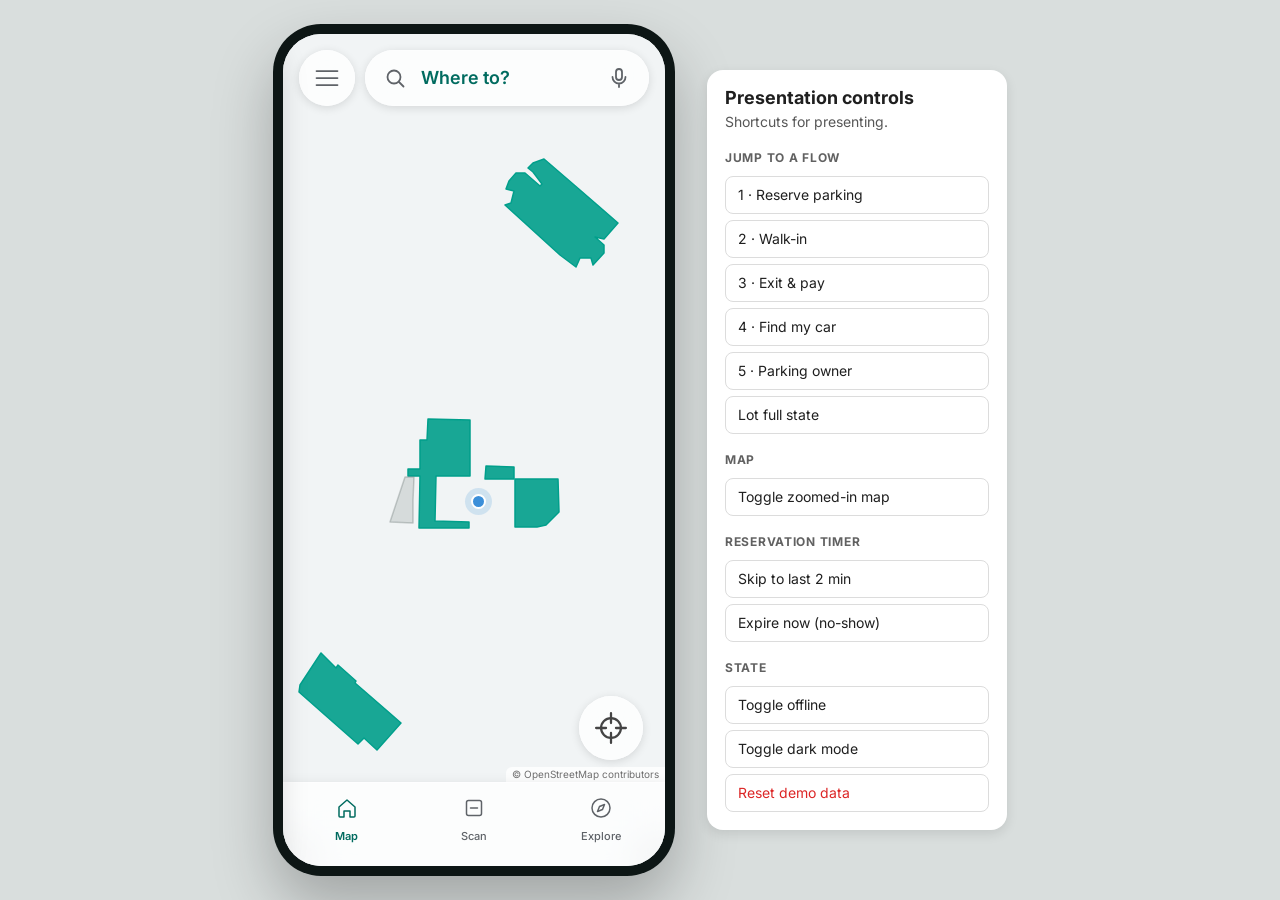
==== source/index.html @ 37ba2a9e "added interactive owner charts, per-lot performance pages, and live counts that follow the time of d" ====
<!doctype html>
<html lang="en">
<head>
  <meta charset="utf-8">
  <meta name="viewport" content="width=device-width, initial-scale=1, viewport-fit=cover">
  <title>Uy Parking!</title>
  <meta name="theme-color" content="#009f8b">
  <link rel="preconnect" href="https://fonts.googleapis.com">
  <link rel="preconnect" href="https://fonts.gstatic.com" crossorigin>
  <link rel="stylesheet" href="https://fonts.googleapis.com/css2?family=Inter:wght@400;500;600;700&display=swap">
  <link rel="stylesheet" href="vendor/leaflet/leaflet.css">
  <link rel="stylesheet" href="styles.css">
</head>
<body>

<!-- Icon sprite (24×24, stroke icons) -->
<svg width="0" height="0" style="position:absolute" aria-hidden="true">
  <defs>
    <symbol id="i-menu" viewBox="0 0 24 24"><path d="M3 6h18M3 12h18M3 18h18"/></symbol>
    <symbol id="i-search" viewBox="0 0 24 24"><circle cx="11" cy="11" r="6.5"/><path d="M16 16l4.5 4.5"/></symbol>
    <symbol id="i-mic" viewBox="0 0 24 24"><rect x="9" y="3" width="6" height="11" rx="3"/><path d="M5.5 11a6.5 6.5 0 0 0 13 0M12 17.5V21"/></symbol>
    <symbol id="i-home" viewBox="0 0 24 24"><path d="M4 11l8-7 8 7v9a1 1 0 0 1-1 1h-4v-6h-6v6H5a1 1 0 0 1-1-1z"/></symbol>
    <symbol id="i-work" viewBox="0 0 24 24"><rect x="3" y="7.5" width="18" height="12" rx="2"/><path d="M8.5 7.5V6a2 2 0 0 1 2-2h3a2 2 0 0 1 2 2v1.5M3 12.5h18"/></symbol>
    <symbol id="i-scan" viewBox="0 0 24 24"><rect x="4.5" y="4.5" width="15" height="15" rx="2"/><path d="M8.5 12h7"/></symbol>
    <symbol id="i-compass" viewBox="0 0 24 24"><circle cx="12" cy="12" r="9"/><path d="M15.5 8.5l-2 5-5 2 2-5z"/></symbol>
    <symbol id="i-locate" viewBox="0 0 24 24"><circle cx="12" cy="12" r="7"/><path d="M12 1.5v7M12 15.5v7M1.5 12h7M15.5 12h7"/></symbol>
    <symbol id="i-back" viewBox="0 0 24 24"><path d="M15 5l-7 7 7 7"/></symbol>
    <symbol id="i-close" viewBox="0 0 24 24"><path d="M6 6l12 12M18 6L6 18"/></symbol>
    <symbol id="i-chevron" viewBox="0 0 24 24"><path d="M9 5l7 7-7 7"/></symbol>
    <symbol id="i-caret" viewBox="0 0 24 24"><path d="M7 10l5 5 5-5z"/></symbol>
    <symbol id="i-access" viewBox="0 0 24 24"><circle cx="11" cy="4.5" r="1.8"/><path d="M11 7.5v6h5l2.5 5.5M11 10.5h5M8 11.2a5.5 5.5 0 1 0 7.6 7.2"/></symbol>
    <symbol id="i-ev" viewBox="0 0 24 24"><rect x="3" y="7" width="15" height="10" rx="2"/><path d="M21 10.5v3M11 9l-2.5 3.5h4L10 15"/></symbol>
    <symbol id="i-covered" viewBox="0 0 24 24"><path d="M3 10l9-5 9 5M5 10v9M19 10v9M8 19v-5h8v5"/></symbol>
    <symbol id="i-heart" viewBox="0 0 24 24"><path d="M12 20s-7.5-4.6-7.5-10A4.3 4.3 0 0 1 12 7.4 4.3 4.3 0 0 1 19.5 10c0 5.4-7.5 10-7.5 10z"/></symbol>
    <symbol id="i-clock" viewBox="0 0 24 24"><circle cx="12" cy="12" r="9"/><path d="M12 7v5l3 2"/></symbol>
    <symbol id="i-car" viewBox="0 0 24 24"><path d="M5 16V11.5L7 7h10l2 4.5V16M3.5 16h17v2.5h-17zM6 18.5V20M18 18.5V20"/><circle cx="8" cy="13.5" r=".6"/><circle cx="16" cy="13.5" r=".6"/></symbol>
    <symbol id="i-qr" viewBox="0 0 24 24"><rect x="4" y="4" width="6" height="6"/><rect x="14" y="4" width="6" height="6"/><rect x="4" y="14" width="6" height="6"/><path d="M14 14h2v2h-2zM18 18h2v2h-2zM14 18h2M18 14h2"/></symbol>
    <symbol id="i-nfc" viewBox="0 0 24 24"><path d="M8 8.5a5 5 0 0 1 0 7M11.5 6a8.5 8.5 0 0 1 0 12M15 3.5a12 12 0 0 1 0 17"/><circle cx="5" cy="12" r="1"/></symbol>
    <symbol id="i-check" viewBox="0 0 24 24"><path d="M5 12.5l4.5 4.5L19 7.5"/></symbol>
    <symbol id="i-info" viewBox="0 0 24 24"><circle cx="12" cy="12" r="9"/><path d="M12 11v5.5M12 7.8v.4"/></symbol>
    <symbol id="i-warn" viewBox="0 0 24 24"><path d="M12 4l9 16H3z"/><path d="M12 10v4.5M12 17.2v.3"/></symbol>
    <symbol id="i-user" viewBox="0 0 24 24"><circle cx="12" cy="8.5" r="4"/><path d="M4.5 20a7.5 7.5 0 0 1 15 0"/></symbol>
    <symbol id="i-phone" viewBox="0 0 24 24"><rect x="6.5" y="2.5" width="11" height="19" rx="2.5"/><path d="M10.5 18.5h3"/></symbol>
    <symbol id="i-mail" viewBox="0 0 24 24"><rect x="3" y="5.5" width="18" height="13" rx="2"/><path d="M3.5 6.5l8.5 6.5 8.5-6.5"/></symbol>
    <symbol id="i-plus" viewBox="0 0 24 24"><path d="M12 5v14M5 12h14"/></symbol>
    <symbol id="i-gear" viewBox="0 0 24 24"><circle cx="12" cy="12" r="3"/><path d="M12 2.5v3M12 18.5v3M2.5 12h3M18.5 12h3M5.3 5.3l2.1 2.1M16.6 16.6l2.1 2.1M5.3 18.7l2.1-2.1M16.6 7.4l2.1-2.1"/></symbol>
    <symbol id="i-chart" viewBox="0 0 24 24"><path d="M4 20h16M7 16v-5M12 16V7M17 16v-8"/></symbol>
    <symbol id="i-wallet" viewBox="0 0 24 24"><rect x="3" y="6" width="18" height="13" rx="2"/><path d="M3 10h18M16 14.5h2"/></symbol>
    <symbol id="i-pin" viewBox="0 0 24 24"><path d="M12 21s-6.5-6.2-6.5-11a6.5 6.5 0 0 1 13 0c0 4.8-6.5 11-6.5 11z"/><circle cx="12" cy="10" r="2.3"/></symbol>
    <symbol id="i-history" viewBox="0 0 24 24"><path d="M4 12a8 8 0 1 0 2.4-5.7M4 4v4h4"/><path d="M12 8v4l3 2"/></symbol>
    <symbol id="i-printer" viewBox="0 0 24 24"><path d="M7 9V4h10v5M7 17H5a1 1 0 0 1-1-1v-6a1 1 0 0 1 1-1h14a1 1 0 0 1 1 1v6a1 1 0 0 1-1 1h-2"/><rect x="7" y="14" width="10" height="6"/></symbol>
    <symbol id="i-store" viewBox="0 0 24 24"><path d="M4 9l1.5-5h13L20 9M4 9h16v2a2.7 2.7 0 0 1-5.3 0 2.7 2.7 0 0 1-5.4 0A2.7 2.7 0 0 1 4 11zM5.5 13v7h13v-7"/></symbol>
    <symbol id="i-wifi-off" viewBox="0 0 24 24"><path d="M3 3l18 18M8.5 16.5a5 5 0 0 1 7 0M5 13a10 10 0 0 1 5-2.6M14.5 10.6A10 10 0 0 1 19 13M2 9.5a15 15 0 0 1 4.5-2.8M11 5.6a15 15 0 0 1 11 3.9"/><circle cx="12" cy="20" r=".6"/></symbol>
  </defs>
</svg>

<div class="stage">
  <!-- ============ PHONE ============ -->
  <div class="device">
    <div class="app" id="app">

      <div class="offline-bar" id="offlineBar" hidden>
        <svg class="ic"><use href="#i-wifi-off"/></svg>
        <span>Offline — counts may be stale (last updated 4 min ago). Your QR still works.</span>
      </div>

      <main class="screens">

        <!-- ===== Persistent map shell: every screen is a sheet over this map ===== -->
        <div class="map" id="map" aria-label="Map of parking near you"></div>

        <div class="map-top">
          <button class="fab" id="menuFab" data-action="openDrawer" aria-label="Open menu"><svg class="ic"><use href="#i-menu"/></svg></button>
          <button class="fab" id="backFab" data-action="back" aria-label="Back"><svg class="ic"><use href="#i-back"/></svg></button>
          <label class="search">
            <svg class="ic"><use href="#i-search"/></svg>
            <input id="searchInput" type="search" placeholder="Where to?" autocomplete="off" aria-label="Search parking">
            <button class="search-mic" data-action="voice" aria-label="Voice search"><svg class="ic"><use href="#i-mic"/></svg></button>
          </label>
        </div>

        <div class="map-banners" id="mapBanners"></div>

        <div class="search-panel" id="searchPanel" hidden>
          <div id="searchResults"></div>
        </div>

        <button class="fab locate" data-action="locate" aria-label="Show my location"><svg class="ic"><use href="#i-locate"/></svg></button>

        <!-- ---------- MAP HOME: lot detail sheet ---------- -->
        <section class="screen" id="screen-map">
          <div class="sheet-backdrop" data-action="closeSheet"></div>
          <div class="panel sheet" id="sheet" role="dialog" aria-label="Parking lot details">
            <button class="sheet-handle" data-action="expand" aria-label="Expand sheet"></button>
            <button class="sheet-close" data-action="closeSheet">Close details</button>
            <div id="sheetBody"></div>
          </div>
        </section>

        <!-- ---------- RESERVE CONFIRM ---------- -->
        <section class="screen" id="screen-reserve">
          <div class="panel">
            <button class="sheet-handle" data-action="expand" aria-label="Expand sheet"></button>
            <h1 class="panel-title">Confirm reservation</h1>
            <div id="reserveBody"></div>
          </div>
        </section>

        <!-- ---------- IDENTITY / OTP ---------- -->
        <section class="screen" id="screen-otp">
          <div class="panel">
            <button class="sheet-handle" data-action="expand" aria-label="Expand sheet"></button>
            <h1 class="panel-title" id="otpTitle">Who's parking?</h1>
            <p class="lead" id="otpLead">No account needed. We just need a plate number or phone so the gate can match your reservation.</p>
            <label class="field" id="nameField" hidden>
              <span>Your name <small class="muted">(optional)</small></span>
              <input id="nameInput" placeholder="e.g. Juan dela Cruz" maxlength="40" autocomplete="name">
            </label>
            <div class="segmented" role="tablist" id="idTabs">
              <button class="seg active" data-action="idTab" data-tab-id="plate" role="tab">Plate number</button>
              <button class="seg" data-action="idTab" data-tab-id="phone" role="tab">Phone (OTP)</button>
            </div>

            <div class="id-pane" id="idPlate">
              <label class="field">
                <span>Plate number</span>
                <input id="plateInput" placeholder="e.g. NBC 1234" maxlength="9" autocomplete="off">
              </label>
              <button class="btn primary block" data-action="savePlate">Continue</button>
            </div>

            <div class="id-pane" id="idPhone" hidden>
              <label class="field">
                <span>Mobile number</span>
                <div class="input-prefix"><b>+63</b><input id="phoneInput" inputmode="numeric" placeholder="917 123 4567" maxlength="12"></div>
              </label>
              <button class="btn secondary block" data-action="sendOtp" id="sendOtpBtn">Send code</button>
              <div id="otpBlock" hidden>
                <p class="caption">Enter the 6-digit code we texted you.</p>
                <div class="otp" id="otpBoxes">
                  <input maxlength="1" inputmode="numeric" aria-label="Digit 1"><input maxlength="1" inputmode="numeric" aria-label="Digit 2"><input maxlength="1" inputmode="numeric" aria-label="Digit 3"><input maxlength="1" inputmode="numeric" aria-label="Digit 4"><input maxlength="1" inputmode="numeric" aria-label="Digit 5"><input maxlength="1" inputmode="numeric" aria-label="Digit 6">
                </div>
                <p class="field-error" id="otpError" hidden>Enter all 6 digits.</p>
                <button class="btn primary block" data-action="verifyOtp">Verify</button>
              </div>
            </div>
            <p class="caption center" id="otpFoot">Saved only on this device. You can remove it anytime in Account.</p>
          </div>
        </section>

        <!-- ---------- PAYMENT (reservation fee or exit) ---------- -->
        <section class="screen" id="screen-pay">
          <div class="panel">
            <button class="sheet-handle" data-action="expand" aria-label="Expand sheet"></button>
            <h1 class="panel-title" id="payTitle">Pay</h1>
            <div id="payBody"></div>
          </div>
        </section>

        <!-- ---------- RESERVATION QR ---------- -->
        <section class="screen" id="screen-resqr" data-back="home">
          <div class="panel">
            <button class="sheet-handle" data-action="expand" aria-label="Expand sheet"></button>
            <div id="resqrBody"></div>
          </div>
        </section>

        <!-- ---------- RESERVATION EXPIRED ---------- -->
        <section class="screen" id="screen-expired" data-back="home">
          <div class="panel">
            <button class="sheet-handle" data-action="expand" aria-label="Expand sheet"></button>
            <div class="center-col" id="expiredBody"></div>
          </div>
        </section>

        <!-- ---------- SCAN TAB ---------- -->
        <section class="screen" id="screen-scan">
          <div class="panel">
            <button class="sheet-handle" data-action="expand" aria-label="Expand sheet"></button>
            <h1 class="panel-title">Scan</h1>
            <div id="scanBody"></div>
          </div>
        </section>

        <!-- ---------- WALK-IN ---------- -->
        <section class="screen" id="screen-walkin">
          <div class="panel">
            <button class="sheet-handle" data-action="expand" aria-label="Expand sheet"></button>
            <h1 class="panel-title">Walk-in entry</h1>
            <div id="walkinBody"></div>
          </div>
        </section>

        <!-- ---------- ASSIGNING ---------- -->
        <section class="screen" id="screen-assigning" data-back="none">
          <div class="panel">
            <span class="sheet-handle"></span>
            <div class="center-col assigning">
              <div class="pulse"><svg class="ic xl"><use href="#i-nfc"/></svg></div>
              <h1 class="panel-title">Checking you in…</h1>
              <ol class="steps" id="assignSteps">
                <li>Reading QR / NFC</li>
                <li id="stepCheck">Checking reservation</li>
                <li>Assigning an available space</li>
                <li>Raising the barrier</li>
              </ol>
            </div>
          </div>
        </section>

        <!-- ---------- PARKED CONFIRMATION ---------- -->
        <section class="screen" id="screen-parked" data-back="home">
          <div class="panel">
            <button class="sheet-handle" data-action="expand" aria-label="Expand sheet"></button>
            <div id="parkedBody"></div>
          </div>
        </section>

        <!-- ---------- PARKING LOCATOR ---------- -->
        <section class="screen" id="screen-locator">
          <div class="panel">
            <button class="sheet-handle" data-action="expand" aria-label="Expand sheet"></button>
            <h1 class="panel-title">Find my car</h1>
            <div id="locatorBody"></div>
          </div>
        </section>

        <!-- ---------- SESSION SUMMARY (scan-out) ---------- -->
        <section class="screen" id="screen-session">
          <div class="panel">
            <button class="sheet-handle" data-action="expand" aria-label="Expand sheet"></button>
            <h1 class="panel-title">Leaving?</h1>
            <div id="sessionBody"></div>
          </div>
        </section>

        <!-- ---------- EXIT GATE ---------- -->
        <section class="screen" id="screen-exit">
          <div class="panel">
            <button class="sheet-handle" data-action="expand" aria-label="Expand sheet"></button>
            <div class="center-col" id="exitBody"></div>
          </div>
        </section>

        <!-- ---------- EXPLORE TAB ---------- -->
        <section class="screen" id="screen-explore">
          <div class="panel">
            <button class="sheet-handle" data-action="expand" aria-label="Expand sheet"></button>
            <h1 class="panel-title">Explore</h1>
            <div id="exploreBody"></div>
          </div>
        </section>

        <!-- ---------- PROFILE ---------- -->
        <section class="screen" id="screen-profile">
          <div class="panel tall">
            <span class="sheet-handle"></span>
            <div id="profileBody"></div>
          </div>
        </section>

        <!-- ---------- SETTINGS ---------- -->
        <section class="screen" id="screen-settings">
          <div class="panel tall">
            <span class="sheet-handle"></span>
            <h1 class="panel-title">Settings</h1>
            <h3 class="section-title">Account</h3>
            <div class="list" id="settingsAccount"></div>
            <h3 class="section-title">Appearance</h3>
            <div class="list">
              <label class="row toggle-row"><span>Dark mode</span><input type="checkbox" role="switch" id="themeToggle" data-action="toggleTheme"></label>
              <label class="row toggle-row"><span>Presentation mode<small>Show the shortcuts for presenting a demo</small></span><input type="checkbox" role="switch" id="presentToggle" data-action="togglePresent"></label>
            </div>
            <h3 class="section-title">Notifications</h3>
            <div class="list">
              <label class="row toggle-row"><span>Reservation reminders<small>2 minutes before your grace period ends</small></span><input type="checkbox" role="switch" data-pref="remind"></label>
              <label class="row toggle-row"><span>Saved place is filling up<small>When fewer than 20 spaces are left</small></span><input type="checkbox" role="switch" data-pref="filling"></label>
              <label class="row toggle-row"><span>Payment receipts<small id="receiptsSub">In the app</small></span><input type="checkbox" role="switch" data-pref="receipts"></label>
              <label class="row toggle-row"><span>SMS alerts<small id="smsSub">Needs a verified mobile number</small></span><input type="checkbox" role="switch" data-pref="sms"></label>
            </div>
            <h3 class="section-title">Data</h3>
            <div class="list">
              <button class="row" data-action="resetDemo"><span>Clear local data</span><small class="danger-text">Reset</small></button>
            </div>
            <p class="caption center">Uy Parking! · version 0.2</p>
          </div>
        </section>

        <!-- ---------- OWNER DASHBOARD ---------- -->
        <section class="screen" id="screen-owner">
          <div class="panel tall">
            <span class="sheet-handle"></span>
            <h1 class="panel-title">Owner dashboard</h1>
            <div class="segmented">
              <button class="seg active" data-action="ownerTab" data-tab-id="stats">Statistics</button>
              <button class="seg" data-action="ownerTab" data-tab-id="finance">Financials</button>
            </div>
            <div id="ownerBody"></div>
          </div>
        </section>

        <!-- ---------- OWNER: ONE LOT'S RECENT PERFORMANCE ---------- -->
        <section class="screen" id="screen-ownerlot">
          <div class="panel tall">
            <span class="sheet-handle"></span>
            <h1 class="panel-title" id="ownerLotTitle">Lot</h1>
            <div id="ownerLotBody"></div>
          </div>
        </section>

      </main>

      <!-- Bottom nav -->
      <nav class="tabbar" id="tabbar" aria-label="Main">
        <button data-action="tab" data-tab-id="map"><svg class="ic"><use href="#i-home"/></svg><span>Map</span></button>
        <button data-action="tab" data-tab-id="scan"><svg class="ic"><use href="#i-scan"/></svg><span>Scan</span></button>
        <button data-action="tab" data-tab-id="explore"><svg class="ic"><use href="#i-compass"/></svg><span>Explore</span></button>
      </nav>

      <!-- Side drawer -->
      <div class="drawer-backdrop" id="drawerBackdrop" data-action="closeDrawer"></div>
      <aside class="drawer" id="drawer" aria-label="Menu">
        <div class="drawer-head">
          <img class="brand" src="img/logo.png" alt="Uy Parking!" width="216" height="60">
          <button class="drawer-user" data-action="drawerGo" data-to="profile">
            <span class="avatar" id="drawerAvatar"><svg class="ic"><use href="#i-user"/></svg></span>
            <span><b id="drawerName">Guest</b><small id="drawerSub">Using the app without an account</small></span>
          </button>
          <div class="drawer-cta" id="drawerCta"></div>
        </div>
        <nav class="drawer-nav">
          <button data-action="drawerGo" data-to="profile"><svg class="ic"><use href="#i-user"/></svg>Account</button>
          <button data-action="drawerGo" data-to="explore"><svg class="ic"><use href="#i-history"/></svg>Recent reservations</button>
          <button data-action="drawerGo" data-to="settings"><svg class="ic"><use href="#i-gear"/></svg>Settings</button>
          <hr>
          <button data-action="drawerGo" data-to="owner"><svg class="ic"><use href="#i-chart"/></svg>Parking owner view</button>
        </nav>
        <p class="caption drawer-foot">Uy Parking! · version 0.2</p>
      </aside>

      <!-- Save a lot as Home / Work / a named place (renderSaveModal) -->
      <div class="modal-backdrop" id="saveBackdrop" data-action="closeSave" hidden></div>
      <div class="modal" id="saveModal" role="dialog" aria-modal="true" aria-labelledby="saveTitle" hidden></div>

      <div class="toast" id="toast" role="status" aria-live="polite"></div>
    </div>
  </div>

  <!-- ============ DEMO CONTROLS (outside the phone) ============ -->
  <button class="demo-fab" data-action="openDemo" aria-label="Open presentation controls"><svg class="ic sm"><use href="#i-gear"/></svg></button>
  <div class="demo-backdrop" data-action="closeDemo"></div>
  <aside class="demo" aria-label="Presentation controls">
    <div class="demo-head">
      <h2>Presentation controls</h2>
      <button class="demo-close" data-action="closeDemo" aria-label="Close presentation controls"><svg class="ic sm"><use href="#i-close"/></svg></button>
    </div>
    <p>Shortcuts for presenting.</p>

    <h3>Jump to a flow</h3>
    <div class="demo-grid">
      <button data-action="demoFlow" data-flow="reserve">1 · Reserve parking</button>
      <button data-action="demoFlow" data-flow="walkin">2 · Walk-in</button>
      <button data-action="demoFlow" data-flow="exit">3 · Exit &amp; pay</button>
      <button data-action="demoFlow" data-flow="find">4 · Find my car</button>
      <button data-action="demoFlow" data-flow="owner">5 · Parking owner</button>
      <button data-action="demoFlow" data-flow="full">Lot full state</button>
    </div>

    <h3>Map</h3>
    <div class="demo-grid">
      <button data-action="demoZoom">Toggle zoomed-in map</button>
    </div>

    <h3>Reservation timer</h3>
    <div class="demo-grid">
      <button data-action="demoTime" data-mode="warn">Skip to last 2 min</button>
      <button data-action="demoTime" data-mode="expire">Expire now (no-show)</button>
    </div>

    <h3>State</h3>
    <div class="demo-grid">
      <button data-action="toggleOffline">Toggle offline</button>
      <button data-action="toggleTheme">Toggle dark mode</button>
      <button data-action="resetDemo" class="danger">Reset demo data</button>
    </div>
  </aside>
</div>

<script src="vendor/leaflet/leaflet.js"></script>
<script src="places.js"></script>
<script src="app.js"></script>
</body>
</html>
---- source/vendor/leaflet/leaflet.css ----
/* required styles */

.leaflet-pane,
.leaflet-tile,
.leaflet-marker-icon,
.leaflet-marker-shadow,
.leaflet-tile-container,
.leaflet-pane > svg,
.leaflet-pane > canvas,
.leaflet-zoom-box,
.leaflet-image-layer,
.leaflet-layer {
	position: absolute;
	left: 0;
	top: 0;
	}
.leaflet-container {
	overflow: hidden;
	}
.leaflet-tile,
.leaflet-marker-icon,
.leaflet-marker-shadow {
	-webkit-user-select: none;
	   -moz-user-select: none;
	        user-select: none;
	  -webkit-user-drag: none;
	}
/* Prevents IE11 from highlighting tiles in blue */
.leaflet-tile::selection {
	background: transparent;
}
/* Safari renders non-retina tile on retina better with this, but Chrome is worse */
.leaflet-safari .leaflet-tile {
	image-rendering: -webkit-optimize-contrast;
	}
/* hack that prevents hw layers "stretching" when loading new tiles */
.leaflet-safari .leaflet-tile-container {
	width: 1600px;
	height: 1600px;
	-webkit-transform-origin: 0 0;
	}
.leaflet-marker-icon,
.leaflet-marker-shadow {
	display: block;
	}
/* .leaflet-container svg: reset svg max-width decleration shipped in Joomla! (joomla.org) 3.x */
/* .leaflet-container img: map is broken in FF if you have max-width: 100% on tiles */
.leaflet-container .leaflet-overlay-pane svg {
	max-width: none !important;
	max-height: none !important;
	}
.leaflet-container .leaflet-marker-pane img,
.leaflet-container .leaflet-shadow-pane img,
.leaflet-container .leaflet-tile-pane img,
.leaflet-container img.leaflet-image-layer,
.leaflet-container .leaflet-tile {
	max-width: none !important;
	max-height: none !important;
	width: auto;
	padding: 0;
	}

.leaflet-container img.leaflet-tile {
	/* See: https://bugs.chromium.org/p/chromium/issues/detail?id=600120 */
	mix-blend-mode: plus-lighter;
}

.leaflet-container.leaflet-touch-zoom {
	-ms-touch-action: pan-x pan-y;
	touch-action: pan-x pan-y;
	}
.leaflet-container.leaflet-touch-drag {
	-ms-touch-action: pinch-zoom;
	/* Fallback for FF which doesn't support pinch-zoom */
	touch-action: none;
	touch-action: pinch-zoom;
}
.leaflet-container.leaflet-touch-drag.leaflet-touch-zoom {
	-ms-touch-action: none;
	touch-action: none;
}
.leaflet-container {
	-webkit-tap-highlight-color: transparent;
}
.leaflet-container a {
	-webkit-tap-highlight-color: rgba(51, 181, 229, 0.4);
}
.leaflet-tile {
	filter: inherit;
	visibility: hidden;
	}
.leaflet-tile-loaded {
	visibility: inherit;
	}
.leaflet-zoom-box {
	width: 0;
	height: 0;
	-moz-box-sizing: border-box;
	     box-sizing: border-box;
	z-index: 800;
	}
/* workaround for https://bugzilla.mozilla.org/show_bug.cgi?id=888319 */
.leaflet-overlay-pane svg {
	-moz-user-select: none;
	}

.leaflet-pane         { z-index: 400; }

.leaflet-tile-pane    { z-index: 200; }
.leaflet-overlay-pane { z-index: 400; }
.leaflet-shadow-pane  { z-index: 500; }
.leaflet-marker-pane  { z-index: 600; }
.leaflet-tooltip-pane   { z-index: 650; }
.leaflet-popup-pane   { z-index: 700; }

.leaflet-map-pane canvas { z-index: 100; }
.leaflet-map-pane svg    { z-index: 200; }

.leaflet-vml-shape {
	width: 1px;
	height: 1px;
	}
.lvml {
	behavior: url(#default#VML);
	display: inline-block;
	position: absolute;
	}


/* control positioning */

.leaflet-control {
	position: relative;
	z-index: 800;
	pointer-events: visiblePainted; /* IE 9-10 doesn't have auto */
	pointer-events: auto;
	}
.leaflet-top,
.leaflet-bottom {
	position: absolute;
	z-index: 1000;
	pointer-events: none;
	}
.leaflet-top {
	top: 0;
	}
.leaflet-right {
	right: 0;
	}
.leaflet-bottom {
	bottom: 0;
	}
.leaflet-left {
	left: 0;
	}
.leaflet-control {
	float: left;
	clear: both;
	}
.leaflet-right .leaflet-control {
	float: right;
	}
.leaflet-top .leaflet-control {
	margin-top: 10px;
	}
.leaflet-bottom .leaflet-control {
	margin-bottom: 10px;
	}
.leaflet-left .leaflet-control {
	margin-left: 10px;
	}
.leaflet-right .leaflet-control {
	margin-right: 10px;
	}


/* zoom and fade animations */

.leaflet-fade-anim .leaflet-popup {
	opacity: 0;
	-webkit-transition: opacity 0.2s linear;
	   -moz-transition: opacity 0.2s linear;
	        transition: opacity 0.2s linear;
	}
.leaflet-fade-anim .leaflet-map-pane .leaflet-popup {
	opacity: 1;
	}
.leaflet-zoom-animated {
	-webkit-transform-origin: 0 0;
	    -ms-transform-origin: 0 0;
	        transform-origin: 0 0;
	}
svg.leaflet-zoom-animated {
	will-change: transform;
}

.leaflet-zoom-anim .leaflet-zoom-animated {
	-webkit-transition: -webkit-transform 0.25s cubic-bezier(0,0,0.25,1);
	   -moz-transition:    -moz-transform 0.25s cubic-bezier(0,0,0.25,1);
	        transition:         transform 0.25s cubic-bezier(0,0,0.25,1);
	}
.leaflet-zoom-anim .leaflet-tile,
.leaflet-pan-anim .leaflet-tile {
	-webkit-transition: none;
	   -moz-transition: none;
	        transition: none;
	}

.leaflet-zoom-anim .leaflet-zoom-hide {
	visibility: hidden;
	}


/* cursors */

.leaflet-interactive {
	cursor: pointer;
	}
.leaflet-grab {
	cursor: -webkit-grab;
	cursor:    -moz-grab;
	cursor:         grab;
	}
.leaflet-crosshair,
.leaflet-crosshair .leaflet-interactive {
	cursor: crosshair;
	}
.leaflet-popup-pane,
.leaflet-control {
	cursor: auto;
	}
.leaflet-dragging .leaflet-grab,
.leaflet-dragging .leaflet-grab .leaflet-interactive,
.leaflet-dragging .leaflet-marker-draggable {
	cursor: move;
	cursor: -webkit-grabbing;
	cursor:    -moz-grabbing;
	cursor:         grabbing;
	}

/* marker & overlays interactivity */
.leaflet-marker-icon,
.leaflet-marker-shadow,
.leaflet-image-layer,
.leaflet-pane > svg path,
.leaflet-tile-container {
	pointer-events: none;
	}

.leaflet-marker-icon.leaflet-interactive,
.leaflet-image-layer.leaflet-interactive,
.leaflet-pane > svg path.leaflet-interactive,
svg.leaflet-image-layer.leaflet-interactive path {
	pointer-events: visiblePainted; /* IE 9-10 doesn't have auto */
	pointer-events: auto;
	}

/* visual tweaks */

.leaflet-container {
	background: #ddd;
	outline-offset: 1px;
	}
.leaflet-container a {
	color: #0078A8;
	}
.leaflet-zoom-box {
	border: 2px dotted #38f;
	background: rgba(255,255,255,0.5);
	}


/* general typography */
.leaflet-container {
	font-family: "Helvetica Neue", Arial, Helvetica, sans-serif;
	font-size: 12px;
	font-size: 0.75rem;
	line-height: 1.5;
	}


/* general toolbar styles */

.leaflet-bar {
	box-shadow: 0 1px 5px rgba(0,0,0,0.65);
	border-radius: 4px;
	}
.leaflet-bar a {
	background-color: #fff;
	border-bottom: 1px solid #ccc;
	width: 26px;
	height: 26px;
	line-height: 26px;
	display: block;
	text-align: center;
	text-decoration: none;
	color: black;
	}
.leaflet-bar a,
.leaflet-control-layers-toggle {
	background-position: 50% 50%;
	background-repeat: no-repeat;
	display: block;
	}
.leaflet-bar a:hover,
.leaflet-bar a:focus {
	background-color: #f4f4f4;
	}
.leaflet-bar a:first-child {
	border-top-left-radius: 4px;
	border-top-right-radius: 4px;
	}
.leaflet-bar a:last-child {
	border-bottom-left-radius: 4px;
	border-bottom-right-radius: 4px;
	border-bottom: none;
	}
.leaflet-bar a.leaflet-disabled {
	cursor: default;
	background-color: #f4f4f4;
	color: #bbb;
	}

.leaflet-touch .leaflet-bar a {
	width: 30px;
	height: 30px;
	line-height: 30px;
	}
.leaflet-touch .leaflet-bar a:first-child {
	border-top-left-radius: 2px;
	border-top-right-radius: 2px;
	}
.leaflet-touch .leaflet-bar a:last-child {
	border-bottom-left-radius: 2px;
	border-bottom-right-radius: 2px;
	}

/* zoom control */

.leaflet-control-zoom-in,
.leaflet-control-zoom-out {
	font: bold 18px 'Lucida Console', Monaco, monospace;
	text-indent: 1px;
	}

.leaflet-touch .leaflet-control-zoom-in, .leaflet-touch .leaflet-control-zoom-out  {
	font-size: 22px;
	}


/* layers control */

.leaflet-control-layers {
	box-shadow: 0 1px 5px rgba(0,0,0,0.4);
	background: #fff;
	border-radius: 5px;
	}
.leaflet-control-layers-toggle {
	background-image: url(images/layers.png);
	width: 36px;
	height: 36px;
	}
.leaflet-retina .leaflet-control-layers-toggle {
	background-image: url(images/layers-2x.png);
	background-size: 26px 26px;
	}
.leaflet-touch .leaflet-control-layers-toggle {
	width: 44px;
	height: 44px;
	}
.leaflet-control-layers .leaflet-control-layers-list,
.leaflet-control-layers-expanded .leaflet-control-layers-toggle {
	display: none;
	}
.leaflet-control-layers-expanded .leaflet-control-layers-list {
	display: block;
	position: relative;
	}
.leaflet-control-layers-expanded {
	padding: 6px 10px 6px 6px;
	color: #333;
	background: #fff;
	}
.leaflet-control-layers-scrollbar {
	overflow-y: scroll;
	overflow-x: hidden;
	padding-right: 5px;
	}
.leaflet-control-layers-selector {
	margin-top: 2px;
	position: relative;
	top: 1px;
	}
.leaflet-control-layers label {
	display: block;
	font-size: 13px;
	font-size: 1.08333em;
	}
.leaflet-control-layers-separator {
	height: 0;
	border-top: 1px solid #ddd;
	margin: 5px -10px 5px -6px;
	}

/* Default icon URLs */
.leaflet-default-icon-path { /* used only in path-guessing heuristic, see L.Icon.Default */
	background-image: url(images/marker-icon.png);
	}


/* attribution and scale controls */

.leaflet-container .leaflet-control-attribution {
	background: #fff;
	background: rgba(255, 255, 255, 0.8);
	margin: 0;
	}
.leaflet-control-attribution,
.leaflet-control-scale-line {
	padding: 0 5px;
	color: #333;
	line-height: 1.4;
	}
.leaflet-control-attribution a {
	text-decoration: none;
	}
.leaflet-control-attribution a:hover,
.leaflet-control-attribution a:focus {
	text-decoration: underline;
	}
.leaflet-attribution-flag {
	display: inline !important;
	vertical-align: baseline !important;
	width: 1em;
	height: 0.6669em;
	}
.leaflet-left .leaflet-control-scale {
	margin-left: 5px;
	}
.leaflet-bottom .leaflet-control-scale {
	margin-bottom: 5px;
	}
.leaflet-control-scale-line {
	border: 2px solid #777;
	border-top: none;
	line-height: 1.1;
	padding: 2px 5px 1px;
	white-space: nowrap;
	-moz-box-sizing: border-box;
	     box-sizing: border-box;
	background: rgba(255, 255, 255, 0.8);
	text-shadow: 1px 1px #fff;
	}
.leaflet-control-scale-line:not(:first-child) {
	border-top: 2px solid #777;
	border-bottom: none;
	margin-top: -2px;
	}
.leaflet-control-scale-line:not(:first-child):not(:last-child) {
	border-bottom: 2px solid #777;
	}

.leaflet-touch .leaflet-control-attribution,
.leaflet-touch .leaflet-control-layers,
.leaflet-touch .leaflet-bar {
	box-shadow: none;
	}
.leaflet-touch .leaflet-control-layers,
.leaflet-touch .leaflet-bar {
	border: 2px solid rgba(0,0,0,0.2);
	background-clip: padding-box;
	}


/* popup */

.leaflet-popup {
	position: absolute;
	text-align: center;
	margin-bottom: 20px;
	}
.leaflet-popup-content-wrapper {
	padding: 1px;
	text-align: left;
	border-radius: 12px;
	}
.leaflet-popup-content {
	margin: 13px 24px 13px 20px;
	line-height: 1.3;
	font-size: 13px;
	font-size: 1.08333em;
	min-height: 1px;
	}
.leaflet-popup-content p {
	margin: 17px 0;
	margin: 1.3em 0;
	}
.leaflet-popup-tip-container {
	width: 40px;
	height: 20px;
	position: absolute;
	left: 50%;
	margin-top: -1px;
	margin-left: -20px;
	overflow: hidden;
	pointer-events: none;
	}
.leaflet-popup-tip {
	width: 17px;
	height: 17px;
	padding: 1px;

	margin: -10px auto 0;
	pointer-events: auto;

	-webkit-transform: rotate(45deg);
	   -moz-transform: rotate(45deg);
	    -ms-transform: rotate(45deg);
	        transform: rotate(45deg);
	}
.leaflet-popup-content-wrapper,
.leaflet-popup-tip {
	background: white;
	color: #333;
	box-shadow: 0 3px 14px rgba(0,0,0,0.4);
	}
.leaflet-container a.leaflet-popup-close-button {
	position: absolute;
	top: 0;
	right: 0;
	border: none;
	text-align: center;
	width: 24px;
	height: 24px;
	font: 16px/24px Tahoma, Verdana, sans-serif;
	color: #757575;
	text-decoration: none;
	background: transparent;
	}
.leaflet-container a.leaflet-popup-close-button:hover,
.leaflet-container a.leaflet-popup-close-button:focus {
	color: #585858;
	}
.leaflet-popup-scrolled {
	overflow: auto;
	}

.leaflet-oldie .leaflet-popup-content-wrapper {
	-ms-zoom: 1;
	}
.leaflet-oldie .leaflet-popup-tip {
	width: 24px;
	margin: 0 auto;

	-ms-filter: "progid:DXImageTransform.Microsoft.Matrix(M11=0.70710678, M12=0.70710678, M21=-0.70710678, M22=0.70710678)";
	filter: progid:DXImageTransform.Microsoft.Matrix(M11=0.70710678, M12=0.70710678, M21=-0.70710678, M22=0.70710678);
	}

.leaflet-oldie .leaflet-control-zoom,
.leaflet-oldie .leaflet-control-layers,
.leaflet-oldie .leaflet-popup-content-wrapper,
.leaflet-oldie .leaflet-popup-tip {
	border: 1px solid #999;
	}


/* div icon */

.leaflet-div-icon {
	background: #fff;
	border: 1px solid #666;
	}


/* Tooltip */
/* Base styles for the element that has a tooltip */
.leaflet-tooltip {
	position: absolute;
	padding: 6px;
	background-color: #fff;
	border: 1px solid #fff;
	border-radius: 3px;
	color: #222;
	white-space: nowrap;
	-webkit-user-select: none;
	-moz-user-select: none;
	-ms-user-select: none;
	user-select: none;
	pointer-events: none;
	box-shadow: 0 1px 3px rgba(0,0,0,0.4);
	}
.leaflet-tooltip.leaflet-interactive {
	cursor: pointer;
	pointer-events: auto;
	}
.leaflet-tooltip-top:before,
.leaflet-tooltip-bottom:before,
.leaflet-tooltip-left:before,
.leaflet-tooltip-right:before {
	position: absolute;
	pointer-events: none;
	border: 6px solid transparent;
	background: transparent;
	content: "";
	}

/* Directions */

.leaflet-tooltip-bottom {
	margin-top: 6px;
}
.leaflet-tooltip-top {
	margin-top: -6px;
}
.leaflet-tooltip-bottom:before,
.leaflet-tooltip-top:before {
	left: 50%;
	margin-left: -6px;
	}
.leaflet-tooltip-top:before {
	bottom: 0;
	margin-bottom: -12px;
	border-top-color: #fff;
	}
.leaflet-tooltip-bottom:before {
	top: 0;
	margin-top: -12px;
	margin-left: -6px;
	border-bottom-color: #fff;
	}
.leaflet-tooltip-left {
	margin-left: -6px;
}
.leaflet-tooltip-right {
	margin-left: 6px;
}
.leaflet-tooltip-left:before,
.leaflet-tooltip-right:before {
	top: 50%;
	margin-top: -6px;
	}
.leaflet-tooltip-left:before {
	right: 0;
	margin-right: -12px;
	border-left-color: #fff;
	}
.leaflet-tooltip-right:before {
	left: 0;
	margin-left: -12px;
	border-right-color: #fff;
	}

/* Printing */

@media print {
	/* Prevent printers from removing background-images of controls. */
	.leaflet-control {
		-webkit-print-color-adjust: exact;
		print-color-adjust: exact;
		}
	}
---- source/styles.css ----
/* Uy Parking! prototype — visual language follows docs/mockup/*.png;
   tokens mirror docs/design-system.md */

:root {
  /* accent ramp */
  --accent-50: #e6f5f3;
  --accent-100: #b8e5df;
  --accent-300: #5cc4b7;
  --accent-500: #009f8b;
  --accent-600: #008576;
  --accent-700: #006b5f;
  --accent-900: #003832;

  /* map markers: teal strength = how many spaces are left (mockup) */
  --lot-high: #009f8b;
  --lot-mid: #2cac9d;
  --lot-low: #b3d6d4;
  --lot-low-ink: #0b5e55;
  --lot-full: #d3d9d9;
  --lot-full-ink: #6b7574;
  --lot-selected-ring: #aeb3bd;

  /* status chips (always paired with a label) */
  --status-available: #2563eb;
  --status-filling: #f59e0b;
  --status-full: #dc2626;

  /* neutrals — light */
  --bg: #f7f7f7;
  --surface: #ffffff;
  --surface-2: #f1f4f5;
  --border: #e4e6e9;
  --text-tertiary: #9a9a9a;
  --text-secondary: #6f6f6f;
  --text-primary: #111111;
  --icon: #5f6368;
  --accent-text: var(--accent-500);
  --tint: var(--accent-50);
  --bar: #b4b8bf;
  --bar-sel: #6c717b;

  /* map (sampled from the mockups) */
  --map-bg: #f1f4f5;
  --map-road: #d9dde1;

  --shadow-fab: 0 2px 10px rgba(0, 0, 0, .12);
  --shadow-sheet: 0 -4px 24px rgba(0, 0, 0, .10);
  --shadow-pop: 0 12px 32px rgba(0, 0, 0, .18);

  --font: "Inter", system-ui, -apple-system, "Segoe UI", Roboto, Arial, sans-serif;
  --panel-top: 29%;
  --safe-top: env(safe-area-inset-top, 0px);        /* notch / status bar on a real phone, 0 elsewhere */
  --safe-bottom: env(safe-area-inset-bottom, 0px);  /* home indicator */
  --tabbar-h: calc(44px + 1.5rem + max(16px, var(--safe-bottom)));

  /* floating controls over the map: translucent, with a bright edge where light catches the material */
  --material: rgba(255, 255, 255, .78);
  --material-edge: rgba(255, 255, 255, .6);
  --material-text: var(--accent-700);
  --material-blur: blur(20px) saturate(170%);
  color-scheme: light;
}

:root[data-theme="dark"] {
  --bg: #021c1c;
  --surface: #0a2a29;
  --surface-2: #113635;
  --border: #1e4744;
  --text-tertiary: #5f7e7b;
  --text-secondary: #8fa9a6;
  --text-primary: #eaf3f1;
  --icon: #a9c1be;
  --accent-text: var(--accent-300);
  --tint: #0d3a36;
  --bar: #3d5b59;
  --bar-sel: #8fa9a6;

  --lot-low: #2f5f5a;
  --lot-low-ink: #cdeee9;
  --lot-full: #26403f;
  --lot-full-ink: #8fa9a6;
  --lot-selected-ring: #8fa9a6;

  --map-bg: #062625;
  --map-road: #1d4643;

  --shadow-fab: 0 2px 12px rgba(0, 0, 0, .45);
  --material: rgba(10, 42, 41, .78);
  --material-edge: rgba(255, 255, 255, .1);
  --material-text: var(--accent-300);
  --shadow-sheet: 0 -4px 24px rgba(0, 0, 0, .5);
  color-scheme: dark;
}

* { box-sizing: border-box; }
html, body { margin: 0; height: 100%; }
/* text follows the device's text-size setting, capped so the phone layout holds */
html { font-size: clamp(15px, var(--system-text, 100%), 21px); -webkit-text-size-adjust: 100%; text-size-adjust: 100%; }
body {
  font: 1rem/1.5rem var(--font);
  color: var(--text-primary);
  background: #d9dedd;
  -webkit-font-smoothing: antialiased;
}
:root[data-theme="dark"] body { background: #010f0f; }
button { font: inherit; color: inherit; cursor: pointer; }
input, select { font: inherit; color: inherit; }
[hidden] { display: none !important; }

.ic { width: 24px; height: 24px; fill: none; stroke: currentColor; stroke-width: 1.7; stroke-linecap: round; stroke-linejoin: round; flex: none; }
.ic.sm { width: 18px; height: 18px; }
.ic.xl { width: 48px; height: 48px; }

/* ---------- stage + device ---------- */
.stage {
  min-height: 100%;
  display: flex; gap: 32px; align-items: center; justify-content: center;
  padding: 24px 16px; flex-wrap: wrap;
}
.device {
  width: 402px; height: 874px; max-height: calc(100vh - 48px);
  border-radius: 48px; padding: 10px;
  background: #0d1615; box-shadow: 0 30px 60px rgba(0,0,0,.25);
  flex: none;
}
.app {
  position: relative; width: 100%; height: 100%;
  border-radius: 38px; overflow: hidden;
  background: var(--map-bg);
  display: flex; flex-direction: column;
}
@media (max-width: 520px) {
  .stage { padding: 0; display: block; }
  .device { width: 100%; height: 100dvh; max-height: none; border-radius: 0; padding: 0; box-shadow: none; }
  .app { border-radius: 0; }
}

/* ---------- screens = sheets over the map ---------- */
.screens { position: relative; flex: 1; min-height: 0; overflow: hidden; }
.screen { position: absolute; inset: 0; display: none; pointer-events: none; z-index: 6; }
.screen.active { display: block; z-index: 7; }
.screen.leaving { display: block; }
.screen.leaving .panel, .screen.leaving .sheet-backdrop { pointer-events: none; }
.screen.leaving.falling { z-index: 8; }

.panel {
  --panel-pad: calc(28px + var(--safe-bottom));
  position: absolute; left: 0; right: 0; bottom: 0; top: var(--panel-top);
  background: var(--surface); color: var(--text-primary);
  border-radius: 28px 28px 0 0; box-shadow: var(--shadow-sheet);
  overflow-y: auto; overscroll-behavior: contain;
  padding: 4px 20px var(--panel-pad); pointer-events: auto;
}
/* the tab bar floats over the screen, so these sheets scroll under it */
.has-tabs .panel:not(.sheet) { --panel-top: calc((100% - var(--tabbar-h)) * .29); --panel-pad: calc(28px + var(--tabbar-h)); }
.screen.active:not(.returning) .panel:not(.sheet) { animation: rise .28s cubic-bezier(.2,.8,.2,1); }
.screen.leaving.falling .panel:not(.sheet) { animation: fall .22s cubic-bezier(.8,0,.8,.2) forwards; }   /* the reverse of rise */
@keyframes rise { from { transform: translateY(40%); opacity: .4; } to { transform: none; opacity: 1; } }
@keyframes fall { to { transform: translateY(40%); opacity: 0; } }
@keyframes fade-in { from { opacity: 0; } }
@keyframes fade-out { to { opacity: 0; } }
.panel.expanded, .panel.tall { top: calc(84px + var(--safe-top)); }
.panel-title { font-size: 1.875rem; line-height: 2.25rem; font-weight: 700; letter-spacing: -.02em; margin: 4px 0 14px; }

.sheet-handle {
  display: block; margin: 8px auto 14px; width: 64px; height: 5px; padding: 0;
  border: 0; border-radius: 3px; background: var(--lot-selected-ring);
}
/* the draggable handle is a full-width strip that stays put while the content scrolls; the pill is drawn inside it */
button.sheet-handle {
  position: sticky; top: 0; z-index: 3; width: calc(100% + 40px); height: 31px; margin: -4px -20px 0;
  border-radius: 0; background: var(--surface); cursor: grab; touch-action: none;
}
button.sheet-handle::before {
  content: ""; position: absolute; top: 12px; left: 50%; width: 64px; height: 5px; margin-left: -32px;
  border-radius: 3px; background: var(--lot-selected-ring);
}
button.sheet-handle::after { content: ""; position: absolute; top: 100%; left: 25%; right: 25%; height: 13px; }   /* 44px tall to the finger */
/* while moving: overshoot must not show a gap under the sheet, and the scroll range must not change */
.panel.moving {
  bottom: -120px; padding-bottom: calc(var(--panel-pad) + 120px + var(--sheet-grow, 0px));   /* --sheet-grow: how much taller than at rest */
  transition: none; will-change: transform; user-select: none; -webkit-user-select: none;
}
/* the lot sheet's close control, for keyboards and screen readers; dragging or tapping outside closes it by touch */
.sheet-close {
  position: absolute; top: 8px; right: 12px; z-index: 4; min-height: 44px; padding: 0 14px;
  border: 0; border-radius: 999px; background: var(--surface); color: var(--accent-text); font-weight: 600; box-shadow: var(--shadow-pop);
}
.sheet-close:not(:focus-visible) { width: 1px; height: 1px; min-height: 0; padding: 0; overflow: hidden; clip-path: inset(50%); }

/* lot detail sheet slides in */
.sheet { transform: translateY(105%); transition: transform .3s cubic-bezier(.2,.8,.2,1); }
.sheet-open .sheet { transform: none; }
.sheet-backdrop { position: absolute; inset: 0; pointer-events: none; }
.sheet-open .sheet-backdrop { pointer-events: auto; }

.center-col { display: flex; flex-direction: column; align-items: center; text-align: center; }

/* ---------- type helpers ---------- */
.lead { color: var(--text-secondary); margin: 0 0 16px; font-size: 0.9375rem; line-height: 1.375rem; }
.caption { font-size: 0.75rem; line-height: 1rem; color: var(--text-secondary); }
.center { text-align: center; }
.muted { color: var(--text-secondary); }
.display { font-size: 2.25rem; line-height: 2.625rem; font-weight: 700; letter-spacing: -.02em; }
.section-title { font-size: 1.125rem; line-height: 1.5rem; font-weight: 600; letter-spacing: -.01em; margin: 22px 0 10px; }
.danger-text { color: var(--status-full); }
.accent-text { color: var(--accent-text); }

/* ---------- buttons (mockup: teal pill, white bold label) ---------- */
.btn {
  display: inline-flex; align-items: center; justify-content: center; gap: 8px;
  min-height: 52px; padding: 0 22px; border-radius: 999px;
  border: 1.5px solid transparent; font-weight: 600; font-size: 1.0625rem;
  transition: background .12s, transform .18s ease-out;
}
.btn:active { transform: scale(.98); transition-duration: 0s; }
.btn.block { width: 100%; }
.btn.lg { min-height: 56px; font-size: 1.375rem; }
.btn.primary { background: var(--accent-500); color: #fff; font-size: 1.1875rem; }
.btn.primary.lg { font-size: 1.375rem; }
@media (hover: hover) { .btn.primary:hover { background: var(--accent-600); } }
.btn.primary:disabled { background: var(--border); color: var(--text-secondary); cursor: not-allowed; transform: none; font-size: 1.0625rem; }
.btn.secondary { background: var(--surface); border-color: var(--border); color: var(--text-primary); }
@media (hover: hover) { .btn.secondary:hover { border-color: var(--accent-500); } }
.btn.text { background: none; color: var(--accent-text); min-height: 44px; font-size: 0.9375rem; }
.btn.text.danger-text { color: var(--status-full); }
.btn-stack { display: flex; flex-direction: column; gap: 10px; margin-top: 18px; width: 100%; }

/* ---------- cards / lists (mockup: thin grey outline, 10px radius) ---------- */
.card { background: var(--surface); border: 1px solid var(--border); border-radius: 10px; padding: 14px 16px; margin-bottom: 12px; }
.card h3 { margin: 0 0 4px; font-size: 1.125rem; line-height: 1.5rem; font-weight: 600; }
.card.tinted { background: var(--surface-2); border-color: transparent; }

.list { border: 1px solid var(--border); border-radius: 10px; overflow: hidden; }
.row {
  display: flex; align-items: center; gap: 12px; width: 100%;
  padding: 14px 16px; border: 0; background: none; text-align: left;
  border-bottom: 1px solid var(--border); font-size: 0.9375rem;
}
.row:last-child { border-bottom: 0; }
@media (hover: hover) { button.row:hover { background: var(--surface-2); } }
.row > span { flex: 1; min-width: 0; }
.row > .avatar, .row > .chip { flex: none; }
.row small { display: block; font-size: 0.75rem; line-height: 1rem; color: var(--text-secondary); }
.row .ic { color: var(--icon); }
.toggle-row input {
  appearance: none; -webkit-appearance: none; position: relative; flex: none; margin: 0;
  width: 51px; height: 31px; border-radius: 999px; background: var(--border); cursor: pointer; transition: background .2s;
}
.toggle-row input::before {
  content: ""; position: absolute; top: 2px; left: 2px; width: 27px; height: 27px; border-radius: 999px;
  background: #fff; box-shadow: 0 2px 4px rgba(0,0,0,.25); transition: transform .2s cubic-bezier(.2,.8,.2,1), width .15s;
}
.toggle-row input:checked { background: var(--accent-500); }
.toggle-row input:checked::before { transform: translateX(20px); }
.toggle-row input:active::before { width: 31px; }
.toggle-row input:checked:active::before { transform: translateX(16px); }
.toggle-row input:focus-visible { outline: 2px solid var(--accent-500); outline-offset: 2px; }

.notice {
  display: flex; gap: 12px; align-items: flex-start;
  padding: 12px 14px; border-radius: 10px; background: var(--surface-2);
  font-size: 0.875rem; line-height: 1.25rem; margin-bottom: 10px; text-align: left;
}
.notice .ic { color: var(--accent-text); }
.notice b { display: block; }
.notice.warn { background: #fff4e0; color: #5c3b00; }
.notice.warn .ic { color: #b45309; }
:root[data-theme="dark"] .notice.warn { background: #3a2a0c; color: #ffe0a8; }

.kv { display: flex; justify-content: space-between; gap: 12px; padding: 6px 0; font-size: 0.9375rem; line-height: 1.25rem; }
.kv span:first-child { color: var(--text-secondary); }
.kv.total { border-top: 1px solid var(--border); margin-top: 6px; padding-top: 12px; font-size: 1.25rem; font-weight: 700; }
.kv.total span:first-child { color: var(--text-primary); }
.kv.credit span:last-child { color: var(--accent-text); font-weight: 700; }

/* ---------- chips ---------- */
.chip {
  display: inline-flex; align-items: center; gap: 6px;
  padding: 1px 10px; border-radius: 999px;
  font-size: 0.75rem; line-height: 1.25rem; font-weight: 600;
  background: var(--tint); color: var(--accent-700);
}
:root[data-theme="dark"] .chip { color: var(--accent-300); }
.chip::before { content: ""; width: 7px; height: 7px; border-radius: 50%; background: currentColor; }
.chip.plain::before { display: none; }
.chip.available { background: #e3ecfd; color: #1d4ed8; }
.chip.filling { background: #fff1d6; color: #92400e; }
.chip.full { background: #fde2e2; color: #b91c1c; }
:root[data-theme="dark"] .chip.available { background: #13254d; color: #93b4ff; }
:root[data-theme="dark"] .chip.filling { background: #3a2a0c; color: #fcd34d; }
:root[data-theme="dark"] .chip.full { background: #401414; color: #fca5a5; }

/* ---------- map (OpenStreetMap via Leaflet) ---------- */
.map { position: absolute; inset: 0; overflow: hidden; z-index: 0; }  /* own stacking context: Leaflet panes use z-index 400+ */
.map.leaflet-container { background: var(--map-bg); font-family: var(--font); }
/* demo offline: tiles already loaded stay, faded, like a cached map */
.map.offline .osm-tiles { opacity: .5; }
/* grey the OSM tiles down to the mockups' pale map; dark mode inverts them to deep teal */
.osm-tiles { filter: grayscale(1) contrast(.82) brightness(1.08); }
:root[data-theme="dark"] .osm-tiles { filter: grayscale(1) invert(1) contrast(.78) brightness(.62) sepia(.5) hue-rotate(125deg) saturate(1.6); }
.map .leaflet-control-attribution {
  background: color-mix(in srgb, var(--surface) 80%, transparent); color: var(--text-secondary);
  font-size: 10px; line-height: 15px; padding: 0 6px; border-top-left-radius: 6px;
}
.map .leaflet-control-attribution a { color: inherit; }
.has-tabs .map .leaflet-bottom { bottom: var(--tabbar-h); }   /* OSM credit must stay readable above the tab bar */

.me-dot { box-sizing: border-box; border-radius: 50%; background: #3b8fd9; border: 2.5px solid #fff; box-shadow: 0 0 0 6px rgba(59, 143, 217, .18); }

/* lots drawn on their real OSM outlines; teal strength = how many spaces are left (mockup) */
.lot-shape { fill: var(--lot-high); fill-opacity: .9; stroke: var(--lot-high); stroke-width: 1.5; stroke-linejoin: round; transition: fill .2s, stroke .2s; }
.lot-shape.lvl-mid { fill: var(--lot-mid); stroke: var(--lot-mid); }
.lot-shape.lvl-low { fill: var(--lot-low); stroke: var(--lot-low-ink); stroke-opacity: .35; }
.lot-shape.lvl-full { fill: var(--lot-full); stroke: var(--lot-full-ink); stroke-opacity: .35; }
.lot-shape.selected { fill: var(--lot-high); stroke: var(--lot-selected-ring); stroke-width: 4; stroke-opacity: 1; }

.lot-label { overflow: visible; }
.lot-label b {
  position: absolute; left: 0; top: 0; transform: translate(-50%, -50%);
  font: 700 13px/1 var(--font); letter-spacing: -.02em; color: #fff; white-space: nowrap;
  opacity: 0; transition: opacity .25s; pointer-events: none;
}
.map.zoomed .lot-label b, .lot-label.selected b { opacity: 1; pointer-events: auto; }
.lot-label.lvl-low b { color: var(--lot-low-ink); }
.lot-label.lvl-full b { color: var(--lot-full-ink); font-size: 9px; text-transform: uppercase; }
.lot-label.selected b { color: #fff; font-size: 15px; }
/* zoomed out across Metro Manila: each lot becomes a small pin coloured by availability */
.map.far .lot-shape { stroke-width: 0; }
.map.far .lot-label::before {
  content: ""; position: absolute; left: -8px; top: -8px; width: 16px; height: 16px; border-radius: 50%;
  background: var(--lot-high); border: 2px solid #fff; box-shadow: 0 1px 4px rgba(0, 0, 0, .3); box-sizing: border-box; cursor: pointer;
}
.map.far .lot-label.lvl-mid::before { background: var(--lot-mid); }
.map.far .lot-label.lvl-low::before { background: var(--lot-low); }
.map.far .lot-label.lvl-full::before { background: var(--lot-full); }
.map.far .lot-label b { opacity: 0; pointer-events: none; }
.lot-label.reserved::after {
  content: ""; position: absolute; left: 10px; top: -16px; width: 7px; height: 7px; border-radius: 50%;
  background: #fff; border: 1.5px solid var(--accent-700);
}

.map-top { position: absolute; top: calc(16px + var(--safe-top)); left: 16px; right: 16px; display: flex; gap: 10px; z-index: 8; }
.fab {
  width: 56px; height: 56px; border-radius: 50%; border: 0;
  background: var(--material); color: var(--icon);
  -webkit-backdrop-filter: var(--material-blur); backdrop-filter: var(--material-blur);
  box-shadow: var(--shadow-fab), inset 0 0 0 .5px var(--material-edge); display: grid; place-items: center; flex: none;
}
.fab .ic { stroke-width: 1.5; width: 28px; height: 28px; }
.app.is-root #backFab, .app:not(.is-root) #menuFab, .app.no-back #backFab { display: none; }
.search {
  flex: 1; min-width: 0; height: 56px; display: flex; align-items: center; gap: 12px;
  padding: 0 8px 0 18px; border-radius: 999px;
  background: var(--material); box-shadow: var(--shadow-fab), inset 0 0 0 .5px var(--material-edge); color: var(--icon);
  -webkit-backdrop-filter: var(--material-blur); backdrop-filter: var(--material-blur);
}
.search:focus-within { background: var(--surface); }   /* solid while typing, to match the results below it */
.search .ic { stroke-width: 1.8; }
.search input {
  flex: 1; min-width: 0; border: 0; outline: 0; background: none;
  font-size: 1.125rem; font-weight: 600; color: var(--material-text);
}
.search input::placeholder { color: var(--material-text); opacity: 1; }
.search input::-webkit-search-cancel-button { display: none; }
.search-mic { border: 0; background: none; color: var(--icon); width: 44px; height: 44px; flex: none; display: grid; place-items: center; border-radius: 50%; }

.map-banners { position: absolute; top: calc(86px + var(--safe-top)); left: 16px; right: 16px; z-index: 5; display: flex; flex-direction: column; gap: 8px; }
.app:not([data-screen="map"]) .map-banners, .sheet-open .map-banners { display: none; }
.banner {
  display: flex; align-items: center; justify-content: center; gap: 12px;
  height: 44px; padding: 0 18px; border-radius: 999px; border: 0; width: 100%;
  background: var(--accent-500); color: #fff; font-size: 1rem; font-weight: 600;
  box-shadow: var(--shadow-fab); white-space: nowrap;
}
.banner .sep { width: 2px; height: 20px; background: currentColor; }
.banner .left { font-weight: 600; opacity: .9; }
.banner.warn { background: var(--status-filling); color: #2b1a00; }
.banner.parked { background: var(--accent-700); }

.search-panel {
  position: absolute; top: calc(82px + var(--safe-top)); left: 16px; right: 16px; z-index: 9;
  background: var(--surface); border-radius: 20px; box-shadow: var(--shadow-pop);
  max-height: 70%; overflow-y: auto; padding: 8px 0;
}
.search-panel h4 { margin: 10px 18px 4px; font-size: 0.8125rem; font-weight: 600; }
.search-panel .row { border: 0; padding: 10px 18px; }
.search-panel h4 small { font-weight: 500; color: var(--text-secondary); margin-left: 4px; }
/* search fallback: the business has no lot of its own, these are nearby */
.near-note { display: flex; gap: 8px; align-items: flex-start; margin: 4px 18px 6px; padding: 8px 10px; border-radius: 10px; background: var(--tint); font-size: 0.78125rem; line-height: 1.0625rem; }
.near-note .ic { color: var(--accent-text); margin-top: 1px; }
.near-note b { font-weight: 700; }
.near-tag { display: flex; gap: 8px; align-items: flex-start; margin: -4px 0 12px; padding: 8px 10px; border-radius: 10px; background: var(--tint); font-size: 0.78125rem; line-height: 1.0625rem; }
.near-tag .ic { color: var(--accent-text); margin-top: 1px; }
.near-tag b { display: block; font-size: 0.84375rem; }
.place-pin { overflow: visible; }
.place-pin span {
  position: absolute; left: 0; bottom: 6px; transform: translateX(-50%);
  display: inline-flex; align-items: center; gap: 4px; padding: 3px 8px 3px 5px; white-space: nowrap;
  background: var(--surface); color: var(--text-primary); border: 1.5px solid var(--accent-500); border-radius: 999px;
  font: 700 12px/16px var(--font); box-shadow: var(--shadow-fab);
}
.place-pin span::after { content: ""; position: absolute; left: 50%; bottom: -6px; width: 8px; height: 8px; margin-left: -4px; background: var(--accent-500); border-radius: 50%; transform: translateY(50%); }
.place-pin .ic { color: var(--accent-text); width: 15px; height: 15px; }

.locate { position: absolute; right: 22px; bottom: calc(22px + var(--tabbar-h)); width: 64px; height: 64px; z-index: 5; color: #444; }
:root[data-theme="dark"] .locate { color: var(--icon); }
.locate .ic { width: 34px; height: 34px; stroke-width: 1.6; }
.app:not([data-screen="map"]) .locate, .sheet-open .locate { display: none; }

/* ---------- lot detail (space selected.png) ---------- */
.sheet-title { display: flex; justify-content: space-between; align-items: flex-start; gap: 8px; }
.sheet-title .panel-title { margin-bottom: 8px; }
.fav-btn { border: 0; background: none; width: 44px; height: 44px; margin: 0 -2px 0 0; display: grid; place-items: center; color: var(--text-tertiary); flex: none; border-radius: 50%; }
.fav-btn.on { color: #e11d48; }
.fav-btn.on .ic { fill: currentColor; }
.lot-sub { margin: -2px 0 12px; font-size: 0.875rem; line-height: 1.25rem; color: var(--text-secondary); }
.lot-sub b { color: var(--accent-text); }
.lot-addr { display: flex; gap: 6px; align-items: center; margin: -6px 0 12px; font-size: 0.8125rem; line-height: 1.125rem; color: var(--text-secondary); }
.lot-addr span { overflow: hidden; text-overflow: ellipsis; white-space: nowrap; }
.lot-addr .ic { width: 16px; height: 16px; flex: none; }

.photo { width: 100%; height: 140px; display: block; border-radius: 2px; margin-bottom: 10px; }
img.photo, img.lot-thumb { object-fit: cover; background: var(--map-bg); }
.photo-fig { position: relative; margin: 0 0 10px; }
.photo-fig .photo { margin: 0; }
.photo-fig figcaption {
  position: absolute; right: 0; bottom: 0; max-width: 100%; padding: 2px 6px; border-top-left-radius: 4px;
  background: rgba(0, 0, 0, .5); color: #fff; font-size: 0.625rem; line-height: 0.875rem;
  white-space: nowrap; overflow: hidden; text-overflow: ellipsis;
}
.photo-fig figcaption a { color: inherit; }

.attrs { display: flex; flex-wrap: wrap; align-items: center; gap: 4px 8px; font-size: 0.78125rem; font-weight: 500; margin-bottom: 10px; white-space: nowrap; }
.attr { display: inline-flex; align-items: center; gap: 3px; }
.attr .ic { width: 17px; height: 17px; }
.attr.off { color: var(--text-tertiary); text-decoration: line-through; }
.rate-wrap { margin-left: auto; }
.attr.rate {
  border: 0; background: none; padding: 2px 0; color: var(--accent-500); font-weight: 700; font-size: 0.875rem;
  text-decoration: underline dotted; text-underline-offset: 3px;
}
/* positioned against .attrs so the card spans the sheet width under the chips */
.attrs { position: relative; }
.rate-tip {
  position: absolute; left: 0; right: 0; top: calc(100% + 6px); z-index: 5;
  display: none; padding: 10px 14px 12px; white-space: normal;
  background: var(--surface); border: 1px solid var(--border); border-radius: 12px; box-shadow: var(--shadow-pop);
}
.rate-tip::before { content: ""; position: absolute; left: 0; right: 0; top: -8px; height: 8px; }   /* hover bridge */
.rate-wrap.open .rate-tip, .attr.rate:focus-visible + .rate-tip { display: block; }
@media (hover: hover) { .rate-wrap:hover .rate-tip { display: block; } }
.rate-tip > b { display: block; font-size: 0.8125rem; margin-bottom: 2px; }
.rate-tip .kv { font-size: 0.8125rem; padding: 3px 0; }
.rate-tip .kv span:last-child { font-weight: 700; }
.rate-tip .kv.total { font-size: 0.875rem; margin-top: 4px; padding-top: 8px; }
.rate-tip p { margin: 8px 0 0; font-size: 0.71875rem; line-height: 1rem; font-weight: 400; color: var(--text-secondary); }

.trend { border: 1px solid var(--border); border-radius: 10px; padding: 8px 10px 6px; margin-bottom: 22px; }
.trend select {   /* the clear border makes it 44px tall to the finger */
  appearance: none; -webkit-appearance: none; border: 8px solid transparent; margin: -8px; border-radius: 14px;
  background: var(--border) url("data:image/svg+xml,%3Csvg xmlns='http://www.w3.org/2000/svg' viewBox='0 0 10 6'%3E%3Cpath d='M0 0h10L5 6z' fill='%23555'/%3E%3C/svg%3E") no-repeat right 7px center / 8px 5px;
  background-clip: padding-box; padding: 2px 22px 2px 8px; font-size: 0.6875rem; font-weight: 600; color: var(--text-primary);
}
.trend-label { text-align: center; font-size: 0.6875rem; line-height: 1rem; margin: 4px 0 6px; min-height: 16px; }
.trend-label b { color: var(--accent-500); font-weight: 700; }
.bars {
  display: flex; align-items: flex-end; gap: 7px; height: 76px; padding: 0 6px;
  background: repeating-linear-gradient(to top, transparent 0 18px, var(--border) 18px 19px);
}
.bar { flex: 1; border: 0; padding: 0; background: var(--bar); position: relative; min-height: 4px; }
.bar::after { content: ""; position: absolute; left: -3px; right: -4px; bottom: 0; height: 76px; }   /* the whole column is the target */
.bar.sel { background: var(--bar-sel); }
.bar.is-live { background: var(--bar); }
.bar .live { position: absolute; left: 0; right: 0; bottom: 0; background: var(--accent-500); }
.bar.sel::before { content: ""; position: absolute; left: 50%; bottom: calc(100% + 3px); height: 14px; border-left: 2px dotted var(--bar-sel); transform: translateX(-1px); }
.bar-axis { display: flex; justify-content: space-between; font-size: 0.6875rem; color: var(--text-secondary); padding: 4px 6px 0; }

.sheet-note { font-size: 0.75rem; line-height: 1rem; color: var(--text-secondary); text-align: center; margin: 10px 0 0; }

/* ---------- QR / tickets ---------- */
.ticket { border: 1px solid var(--border); border-radius: 10px; padding: 18px; text-align: center; margin-bottom: 14px; width: 100%; }
.ticket .ref { font-size: 0.8125rem; color: var(--text-secondary); font-weight: 500; }
.ticket h3 { margin: 2px 0 10px; font-size: 1.125rem; line-height: 1.5rem; font-weight: 600; }
.qr { width: 184px; height: 184px; background: #fff; padding: 10px; border-radius: 8px; display: block; margin: 0 auto; }
.qr-cap { font-size: 0.75rem; color: var(--text-secondary); margin-top: 6px; }
.countdown { font-size: 3rem; line-height: 3.375rem; font-weight: 700; font-variant-numeric: tabular-nums; letter-spacing: -.02em; color: var(--accent-500); }
.countdown.warn { color: var(--status-filling); }
.progress { height: 6px; border-radius: 3px; background: var(--border); overflow: hidden; margin: 8px 0 14px; }
.progress > i { display: block; height: 100%; background: var(--accent-500); transition: width 1s linear; }
.progress.warn > i { background: var(--status-filling); }
.status-line { display: inline-flex; gap: 6px; align-items: center; padding: 6px 12px; border-radius: 999px; background: var(--tint); font-size: 0.8125rem; font-weight: 600; color: var(--accent-700); }
:root[data-theme="dark"] .status-line { color: var(--accent-300); }

.big-icon { width: 84px; height: 84px; border-radius: 50%; display: grid; place-items: center; margin: 6px auto 12px; background: var(--accent-500); color: #fff; }
.big-icon .ic { width: 42px; height: 42px; stroke-width: 2.4; }
.big-icon.warn { background: var(--status-filling); color: #2b1a00; }
.big-icon.full { background: var(--status-full); }
.big-icon.soft { background: var(--surface-2); color: var(--icon); }

.assigned { display: flex; gap: 10px; text-align: center; margin: 12px 0; }
.assigned > div { flex: 1; border: 1px solid var(--border); border-radius: 10px; padding: 10px 8px; }
.assigned small { display: block; font-size: 0.75rem; color: var(--text-secondary); font-weight: 600; }
.assigned b { font-size: 2.125rem; line-height: 2.5rem; font-weight: 700; color: var(--accent-500); }

.floormap { width: 100%; display: block; border-radius: 10px; background: var(--map-bg); border: 1px solid var(--border); }
.floormap .slot { fill: var(--surface); stroke: var(--map-road); }
.floormap .slot.taken { fill: var(--bar); stroke: none; }
.floormap .slot.mine { fill: var(--accent-500); stroke: var(--lot-selected-ring); stroke-width: 2; }
.floormap .lane { fill: var(--map-road); opacity: .5; }
.floormap text { font: 700 9px var(--font); fill: var(--text-secondary); }
.floormap .path { stroke: #3b8fd9; stroke-width: 3; fill: none; stroke-dasharray: 5 5; stroke-linecap: round; animation: dash 1.2s linear infinite; }
@keyframes dash { to { stroke-dashoffset: -20; } }

.directions { margin: 12px 0 0; padding: 0; list-style: none; counter-reset: d; }
.directions li { counter-increment: d; display: flex; gap: 12px; align-items: flex-start; padding: 7px 0; font-size: 0.9375rem; line-height: 1.375rem; }
.directions li::before { content: counter(d); flex: none; width: 24px; height: 24px; border-radius: 50%; background: var(--accent-500); color: #fff; font-size: 0.8125rem; font-weight: 700; display: grid; place-items: center; }

/* ---------- forms ---------- */
.segmented { display: flex; background: var(--surface-2); border-radius: 999px; padding: 4px; margin-bottom: 16px; }
.seg { flex: 1; border: 0; background: none; border-radius: 999px; min-height: 44px; padding: 8px 10px; font-weight: 600; font-size: 0.875rem; color: var(--text-secondary); display: inline-flex; gap: 6px; align-items: center; justify-content: center; }
.seg.active { background: var(--accent-500); color: #fff; }
.field { display: block; margin-bottom: 14px; }
.field > span { display: block; font-size: 0.875rem; font-weight: 600; margin-bottom: 6px; }
.field input, .field select, .input-prefix {
  width: 100%; height: 52px; border: 1px solid var(--border); border-radius: 999px;
  background: var(--surface); padding: 0 18px; font-size: 1rem; font-weight: 600;
}
.field input:focus, .field select:focus, .otp input:focus { outline: 2px solid var(--accent-500); outline-offset: 1px; }
.input-prefix { display: flex; align-items: center; gap: 8px; }
.input-prefix input { border: 0; height: 48px; padding: 0; outline: 0 !important; }
.otp { display: flex; gap: 8px; margin: 8px 0 12px; }
.otp input { width: 100%; height: 54px; text-align: center; font-size: 1.375rem; font-weight: 700; border: 1px solid var(--border); border-radius: 10px; background: var(--surface); }
.otp.error input { border-color: var(--status-full); }
.otp.ok input { border-color: var(--accent-500); background: var(--tint); }
.field-error { color: var(--status-full); font-size: 0.8125rem; margin: -4px 0 10px; }
.id-pane .btn { margin-bottom: 12px; }

.choice {
  display: flex; gap: 14px; align-items: center; width: 100%; text-align: left;
  background: var(--surface); border: 1px solid var(--border); border-radius: 10px;
  padding: 14px; margin-bottom: 10px;
}
@media (hover: hover) { .choice:hover { border-color: var(--accent-500); } }
.choice .ic-wrap { width: 46px; height: 46px; border-radius: 50%; background: var(--accent-500); color: #fff; display: grid; place-items: center; flex: none; }
.choice span { flex: 1; }
.choice b { display: block; font-size: 1rem; font-weight: 600; }
.choice small { color: var(--text-secondary); font-size: 0.8125rem; line-height: 1.125rem; display: block; }
.choice > .ic:last-child { color: var(--text-tertiary); }

/* ---------- explore lot cards ---------- */
.lot-card { display: flex; gap: 12px; align-items: center; width: 100%; text-align: left; background: var(--surface); border: 1px solid var(--border); border-radius: 10px; padding: 8px; margin-bottom: 10px; }
@media (hover: hover) { .lot-card:hover { border-color: var(--accent-500); } }
.lot-thumb { width: 72px; height: 60px; border-radius: 2px; flex: none; display: block; }
.lot-card .info { flex: 1; min-width: 0; }
.lot-card b { display: block; overflow: hidden; text-overflow: ellipsis; white-space: nowrap; font-weight: 600; }
.lot-card small { display: block; color: var(--text-secondary); font-size: 0.8125rem; line-height: 1.125rem; }
.lot-card .count { flex: none; min-width: 48px; height: 44px; padding: 0 8px; display: grid; place-items: center; border-radius: 1.5px; font-weight: 700; font-size: 1.25rem; color: #fff; background: var(--lot-high); }
.lot-card .count.lvl-mid { background: var(--lot-mid); }
.lot-card .count.lvl-low { background: var(--lot-low); color: var(--lot-low-ink); }
.lot-card .count.lvl-full { background: var(--lot-full); color: var(--lot-full-ink); font-size: 0.75rem; text-transform: uppercase; }
.empty { color: var(--text-secondary); font-size: 0.875rem; padding: 6px 2px 12px; margin: 0; }

/* ---------- assigning ---------- */
.assigning { padding-top: 10px; }
.pulse { width: 112px; height: 112px; border-radius: 50%; background: var(--accent-500); color: #fff; display: grid; place-items: center; animation: pulse 1.2s ease-in-out infinite; margin: 8px 0 18px; }
@keyframes pulse { 0%,100% { box-shadow: 0 0 0 0 rgba(0,159,139,.4); } 50% { box-shadow: 0 0 0 22px rgba(0,159,139,0); } }
.steps { list-style: none; padding: 0; margin: 0; text-align: left; }
.steps li { padding: 6px 0 6px 30px; position: relative; color: var(--text-tertiary); font-weight: 500; }
.steps li::before { content: ""; position: absolute; left: 4px; top: 11px; width: 14px; height: 14px; border-radius: 50%; border: 2px solid currentColor; }
.steps li.done { color: var(--text-primary); }
.steps li.done::before { background: var(--accent-500); border-color: var(--accent-500); }

/* ---------- owner ---------- */
.stat-grid { display: grid; grid-template-columns: 1fr 1fr; gap: 10px; margin-bottom: 12px; }
.stat { border: 1px solid var(--border); border-radius: 10px; padding: 12px; }
.stat small { display: block; font-size: 0.75rem; color: var(--text-secondary); font-weight: 500; }
.stat b { font-size: 1.5rem; line-height: 2rem; font-weight: 700; }
.stat .delta { font-size: 0.75rem; font-weight: 700; color: var(--accent-text); }
.stat .delta.down { color: var(--status-full); }

/* owner charts: the selected bar's column is tinted and the readout above says what it holds */
.chart-readout { min-height: 2.25rem; margin: 8px 0 6px; font-size: 0.8125rem; line-height: 1.125rem; color: var(--text-secondary); }
.chart-readout b { color: var(--text-primary); font-weight: 600; }
.chart-bars {
  display: flex; gap: 4px; height: 96px; touch-action: pan-y; user-select: none; -webkit-user-select: none;
  background: repeating-linear-gradient(to top, var(--border) 0 1px, transparent 1px 24px);
}
.cbar { flex: 1; min-width: 0; position: relative; border: 0; padding: 0; background: none; border-radius: 4px 4px 0 0; cursor: pointer; }
.cbar i { position: absolute; left: 0; right: 0; bottom: 0; min-height: 3px; border-radius: 3px 3px 0 0; }
.cbar .val { background: var(--bar); }
.cbar .exp { border: 1.5px dashed var(--bar); border-bottom: 0; }
.cbar.sel { background: color-mix(in srgb, var(--text-primary) 6%, transparent); }
.cbar.sel .val { background: var(--bar-sel); }
.cbar.sel .exp { border-color: var(--bar-sel); }
.cbar.now .val { background: var(--accent-500); }
.cbar:focus-visible { outline: 2px solid var(--accent-500); outline-offset: 1px; }
.chart-axis { display: flex; gap: 4px; padding-top: 4px; font-size: 0.6875rem; color: var(--text-secondary); }
.chart-axis span { flex: 1; text-align: center; min-width: 0; }
.chart-legend { display: flex; flex-wrap: wrap; gap: 4px 14px; margin-top: 8px; font-size: 0.75rem; color: var(--text-secondary); }
.chart-legend i { display: inline-block; width: 10px; height: 10px; border-radius: 2px; margin-right: 4px; vertical-align: -1px; background: var(--bar); }
.chart-legend .now { background: var(--accent-500); }
.chart-legend .exp { background: none; border: 1.5px dashed var(--bar-sel); }
.segmented.compact { margin: 8px 0 0; }
.segmented.compact .seg { font-size: 0.8125rem; }
.occ-bar { display: flex; height: 8px; border-radius: 4px; overflow: hidden; background: var(--surface-2); margin: 6px 0 4px; }
.occ-bar .parked { background: var(--accent-500); }
.occ-bar .reserved { background: repeating-linear-gradient(45deg, var(--accent-300), var(--accent-300) 3px, var(--accent-100) 3px, var(--accent-100) 6px); }
.occ-legend { display: flex; gap: 14px; font-size: 0.75rem; color: var(--text-secondary); }
.occ-legend i { display: inline-block; width: 10px; height: 10px; border-radius: 2px; margin-right: 4px; vertical-align: -1px; }
.occ-legend .parked { background: var(--accent-500); }
.occ-legend .reserved { background: var(--accent-300); }
.lot-occ { padding: 10px 0; border-bottom: 1px solid var(--border); }
.lot-occ:last-of-type { border-bottom: 0; }
.lot-occ .top { display: flex; justify-content: space-between; align-items: center; gap: 8px; font-size: 0.875rem; }
.lot-occ .top .ic { color: var(--icon); margin: -2px -4px -2px 2px; vertical-align: -4px; }
/* in the dashboard's By lot list each lot opens its own page; the tint runs to the card's edges */
button.lot-occ {
  display: block; width: calc(100% + 32px); margin: 0 -16px; padding: 10px 16px; min-height: 44px;
  border: 0; border-bottom: 1px solid var(--border); background: none; color: inherit; font: inherit; text-align: left;
}
@media (hover: hover) { button.lot-occ:hover { background: var(--surface-2); } }
.lot-occ.lot-now { padding: 2px 0 6px; border-bottom: 0; }
.txn { display: flex; justify-content: space-between; font-size: 0.875rem; padding: 8px 0; border-bottom: 1px solid var(--border); }
.txn:last-child { border-bottom: 0; }
.txn small { display: block; color: var(--text-secondary); font-size: 0.75rem; }

/* ---------- tab bar (mockup: white, outline icons, teal active) ---------- */
.tabbar {
  display: flex; position: absolute; left: 0; right: 0; bottom: 0; height: var(--tabbar-h); z-index: 10;
  background: var(--material); border-top: 1px solid var(--material-edge);
  -webkit-backdrop-filter: var(--material-blur); backdrop-filter: var(--material-blur);
  padding: 11px 0 max(16px, var(--safe-bottom)); box-shadow: 0 -1px 10px rgba(0,0,0,.06);
}
.tabbar button { flex: 1; border: 0; background: none; display: flex; flex-direction: column; align-items: center; gap: 4px; font-size: 0.6875rem; font-weight: 500; color: var(--icon); padding: 2px 0; }
.tabbar .ic { stroke-width: 1.5; }
.tabbar button.active { color: var(--material-text); font-weight: 600; }
.app:not(.has-tabs) .tabbar, .app[data-screen="map"].sheet-open .tabbar { display: none; }

/* ---------- drawer ---------- */
.drawer-backdrop { position: absolute; inset: 0; z-index: 20; background: rgba(0,0,0,.3); opacity: 0; pointer-events: none; transition: opacity .2s; }
.drawer {
  position: absolute; top: 0; bottom: 0; left: 0; width: 82%; z-index: 21;
  background: var(--surface); box-shadow: var(--shadow-pop);
  border-radius: 0 28px 28px 0;
  transform: translateX(-102%); transition: transform .25s ease;
  display: flex; flex-direction: column;
}
.drawer-open .drawer { transform: none; }
.drawer-open .drawer-backdrop { opacity: 1; pointer-events: auto; }
.drawer-head { padding: calc(36px + var(--safe-top)) 22px 18px; border-bottom: 1px solid var(--border); }
.brand { display: block; width: 216px; max-width: 100%; height: auto; margin-bottom: 18px; }
.drawer-user { display: flex; gap: 12px; align-items: center; width: 100%; border: 0; background: none; padding: 6px; margin: -6px; border-radius: 16px; text-align: left; }
@media (hover: hover) { .drawer-user:hover { background: var(--surface-2); } }
.drawer-user b { display: block; }
.drawer-cta { display: flex; flex-direction: column; gap: 2px; margin-top: 16px; }
.drawer-cta:empty { display: none; }
.drawer-cta .btn.primary { min-height: 46px; font-size: 1rem; }
.drawer-user small { display: block; font-size: 0.75rem; line-height: 1rem; color: var(--text-secondary); }
.avatar { width: 46px; height: 46px; border-radius: 50%; background: var(--accent-500); color: #fff; display: grid; place-items: center; flex: none; font-weight: 700; font-size: 1.0625rem; }
.avatar.sm { width: 32px; height: 32px; font-size: 0.8125rem; }
.avatar.sm .ic { width: 18px; height: 18px; }
.avatar.lg { width: 64px; height: 64px; font-size: 1.5rem; }
.avatar.lg .ic { width: 32px; height: 32px; }

/* ---------- save-place dialog (bottom card over any screen) ---------- */
.modal-backdrop { position: absolute; inset: 0; z-index: 24; background: rgba(0,0,0,.35); animation: fade-in .22s; }
.modal-backdrop.closing { animation: fade-out .18s forwards; pointer-events: none; }
.modal.closing { animation: fall .18s cubic-bezier(.8,0,.8,.2) forwards; pointer-events: none; }
.modal {
  position: absolute; left: 12px; right: 12px; bottom: calc(12px + var(--safe-bottom)); z-index: 25;
  padding: 20px 20px 10px; border-radius: 28px; background: var(--surface); color: var(--text-primary);
  box-shadow: var(--shadow-pop); animation: rise .22s cubic-bezier(.2,.8,.2,1);
}
.modal h3 { margin: 0; font-size: 1.375rem; line-height: 1.75rem; font-weight: 700; letter-spacing: -.01em; }
.modal > .caption { margin: 2px 0 14px; }
.modal .segmented { margin-bottom: 12px; }
.modal .field { margin-bottom: 4px; }

/* ---------- account ---------- */
.acct-head { display: flex; gap: 14px; align-items: center; margin: 4px 0 4px; }
.acct-head h2 { margin: 0 0 2px; font-size: 1.5rem; line-height: 1.875rem; font-weight: 700; letter-spacing: -.01em; overflow-wrap: anywhere; }
.acct-head .caption { margin: 0; }
.perks p { display: flex; gap: 10px; align-items: center; margin: 4px 0; font-size: 0.875rem; line-height: 1.25rem; }
.perks .ic { color: var(--accent-text); }
.link-btn { border: 0; background: none; min-height: 44px; margin: -4px 0; padding: 6px 2px; color: var(--accent-text); font-weight: 600; font-size: 0.875rem; white-space: nowrap; }
.icon-btn { border: 0; background: none; width: 44px; height: 44px; margin: -10px -12px -10px 0; border-radius: 50%; display: grid; place-items: center; color: var(--text-tertiary); flex: none; }
@media (hover: hover) { .icon-btn:hover { background: var(--surface-2); color: var(--status-full); } }
.icon-btn .ic, .avatar .ic { color: inherit; }
.add-row { display: flex; gap: 8px; margin-top: 10px; }
.add-row input { flex: 1; min-width: 0; height: 52px; border: 1px solid var(--border); border-radius: 999px; background: var(--surface); padding: 0 18px; font-size: 1rem; font-weight: 600; }
.add-row input:focus { outline: 2px solid var(--accent-500); outline-offset: 1px; }
.add-row .btn { flex: none; padding: 0 18px; }
.ic.xs { width: 13px; height: 13px; vertical-align: -2px; color: var(--accent-text); }
.drawer-nav { padding: 10px; flex: 1; }
.drawer-nav button { display: flex; gap: 14px; align-items: center; width: 100%; border: 0; background: none; padding: 14px 12px; border-radius: 999px; font-weight: 600; text-align: left; }
@media (hover: hover) { .drawer-nav button:hover { background: var(--surface-2); } }
.drawer-nav .ic { color: var(--icon); }
.drawer-nav hr { border: 0; border-top: 1px solid var(--border); margin: 8px 4px; }
.drawer-foot { padding: 0 22px 22px; }

/* ---------- toast ---------- */
.toast {
  position: absolute; left: 16px; right: 16px; bottom: calc(100px + var(--safe-bottom)); z-index: 30;
  background: #1f2a29; color: #fff; padding: 12px 16px; border-radius: 14px;
  font-size: 0.875rem; line-height: 1.25rem; box-shadow: var(--shadow-pop);
  opacity: 0; transform: translateY(8px); pointer-events: none; transition: opacity .2s, transform .2s;
}
.toast.show { opacity: 1; transform: none; }
.toast.has-action { display: flex; align-items: center; justify-content: space-between; gap: 12px; padding-block: 2px; }
.toast.has-action.show { pointer-events: auto; }
.toast button { border: 0; background: none; color: #5cc4b7; font-weight: 700; min-height: 44px; padding: 0 4px; flex: none; transition: visibility .2s; }
.toast:not(.show) button { visibility: hidden; }   /* faded out, so out of the tab order too */

/* ---------- offline ---------- */
.offline-bar { display: flex; gap: 8px; align-items: center; padding: 8px 14px; background: #3a2a0c; color: #ffe0a8; font-size: 0.75rem; line-height: 1rem; z-index: 10; }
.offline-bar .ic { width: 18px; height: 18px; }

/* ---------- demo panel ---------- */
.demo {
  width: 100%; max-width: 300px; align-self: center;
  background: #fff; color: #1f1f1f; border-radius: 16px; padding: 18px; box-shadow: 0 4px 12px rgba(0,0,0,.1);
  font-size: 0.875rem; line-height: 1.25rem;
}
:root[data-theme="dark"] .demo { background: #0a2a29; color: #eaf3f1; }
.demo h2 { margin: 0 0 4px; font-size: 1.125rem; }
.demo h3 { margin: 16px 0 8px; font-size: 0.75rem; text-transform: uppercase; letter-spacing: .06em; opacity: .7; }
.demo p { margin: 0; opacity: .75; }
.demo-grid { display: grid; gap: 6px; }
.demo button { text-align: left; border: 1px solid #dcdcdc; background: transparent; border-radius: 8px; padding: 8px 12px; font-size: 0.875rem; }
:root[data-theme="dark"] .demo button { border-color: #1e4744; }
@media (hover: hover) { .demo button:hover { border-color: var(--accent-500); background: rgba(0,159,139,.08); } }
.demo button.danger { color: var(--status-full); }
.stage:not(.presenting) .demo { display: none; }
.demo-head { display: flex; align-items: center; justify-content: space-between; gap: 8px; margin-bottom: 4px; }
.demo-head h2 { margin: 0; }
.demo-fab, .demo-backdrop, .demo .demo-close { display: none; }
/* on a phone the panel is a sheet over the app, opened from a tab on the screen edge */
@media (max-width: 520px) {
  .demo { display: none; }
  .demo-fab::before { content: ""; position: absolute; inset: 0 0 0 -8px; }   /* 44px wide to the finger */
  .presenting .demo-fab {
    display: grid; place-items: center; position: fixed; right: 0; top: 50%; transform: translateY(-50%); z-index: 30;
    width: 36px; height: 64px; border: 0; border-radius: 12px 0 0 12px;
    background: var(--accent-700); color: #fff; box-shadow: var(--shadow-fab);
  }
  .demo-open .demo-backdrop { display: block; position: fixed; inset: 0; z-index: 31; background: rgba(0,0,0,.35); }
  .demo-open .demo {
    display: block; position: fixed; left: 0; right: 0; bottom: 0; z-index: 32;
    max-width: none; max-height: 85dvh; overflow-y: auto; overscroll-behavior: contain;
    border-radius: 20px 20px 0 0; padding-bottom: calc(18px + var(--safe-bottom));
  }
  .demo .demo-close { display: grid; place-items: center; width: 44px; height: 44px; padding: 0; border: 0; border-radius: 50%; }
}

/* ---------- materials: solid wherever translucency is unwanted or unavailable ---------- */
@media (prefers-reduced-transparency: reduce), (prefers-contrast: more) {
  :root, :root[data-theme="dark"] { --material: var(--surface); --material-blur: none; }
}
@supports not ((backdrop-filter: blur(1px)) or (-webkit-backdrop-filter: blur(1px))) {
  :root, :root[data-theme="dark"] { --material: var(--surface); }
}

/* ---------- press feedback: instant on press, eases back on release ---------- */
button, .lot-card { -webkit-tap-highlight-color: transparent; }
.fab, .fav-btn, .search-mic, .icon-btn, .lot-card, .choice, .banner, .qr-tap, .tabbar button { transition: transform .18s ease-out; }
button.row, button.lot-occ, .drawer-nav button, .drawer-user { transition: background .18s ease-out; }
.fab:active, .fav-btn:active, .search-mic:active, .icon-btn:active, .tabbar button:active { transform: scale(.9); transition-duration: 0s; }
.lot-card:active, .choice:active, .banner:active, .qr-tap:active { transform: scale(.98); transition-duration: 0s; }
button.row:active, button.lot-occ:active, .drawer-nav button:active, .drawer-user:active { background: var(--border); transition-duration: 0s; }
.attr.rate { position: relative; }
.attr.rate::after { content: ""; position: absolute; inset: -8px 0; }   /* 44px tall to the finger */
.attr.rate:active, .segmented button:active, .demo-fab:active { opacity: .7; }
.demo button:active { background: rgba(0,159,139,.16); }

@media (prefers-reduced-motion: reduce) {
  /* nothing slides, scales, bounces or loops: what moved now fades, so changes are still easy to follow */
  .screen.active:not(.returning) .panel:not(.sheet), .modal, .modal-backdrop { animation: fade-in .2s; }
  .screen.leaving.falling .panel:not(.sheet), .modal.closing, .modal-backdrop.closing { animation: fade-out .18s forwards; }
  .sheet, .drawer { opacity: 0; transition: opacity .2s, transform 0s .2s; }
  .sheet-open .sheet, .drawer-open .drawer { opacity: 1; transition: opacity .2s; }
  .panel.moving { transition: none; }
  .toast { transform: none; }
  .btn:active, .fab:active, .fav-btn:active, .search-mic:active, .icon-btn:active, .tabbar button:active,
  .lot-card:active, .choice:active, .banner:active, .qr-tap:active { transform: none; opacity: .7; }
  .toggle-row input::before { transition: none; }
  .pulse, .floormap .path { animation: none; }
  .progress > i { transition: none; }
  .leaflet-zoom-anim .leaflet-zoom-animated { transition: none !important; }
}

/* gate QR codes: tapping one stands in for the gate scanner reading it */
.qr-tap { display: block; margin: 0 auto; padding: 0; border: 0; background: none; cursor: pointer; }
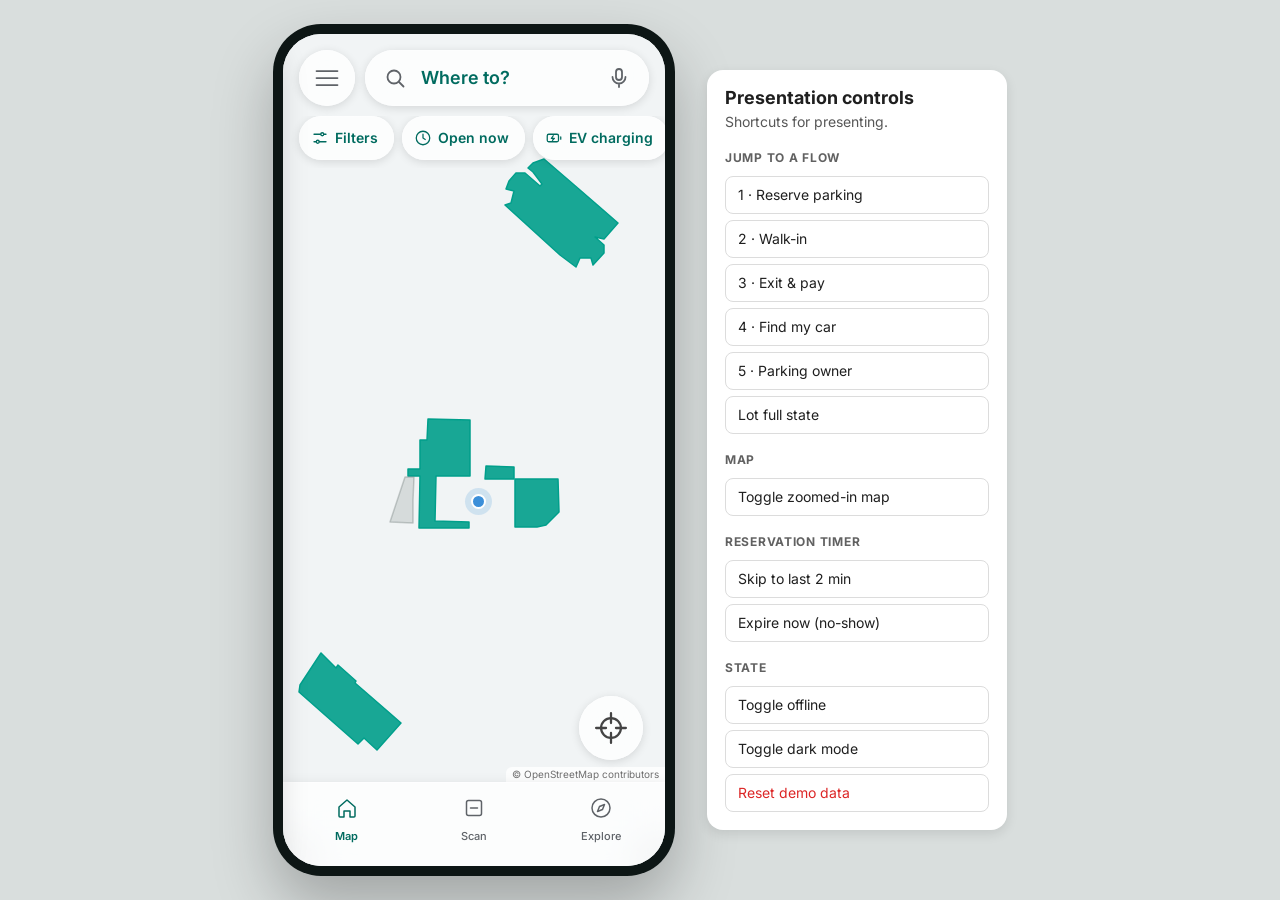
==== commit 1f0bed17: "added lot filters and sort, opening hours and height clearance, closed-lot states, and a fix for the" ====
--- a/source/index.html
+++ b/source/index.html
@@ -5,9 +5,17 @@
   <meta name="viewport" content="width=device-width, initial-scale=1, viewport-fit=cover">
   <title>Uy Parking!</title>
   <meta name="theme-color" content="#009f8b">
-  <link rel="preconnect" href="https://fonts.googleapis.com">
+  <!-- installable app: see manifest.webmanifest and sw.js -->
+  <link rel="manifest" href="manifest.webmanifest">
+  <link rel="icon" href="img/icons/favicon-32.png" sizes="32x32" type="image/png">
+  <link rel="apple-touch-icon" href="img/icons/apple-touch-icon.png">
+  <meta name="mobile-web-app-capable" content="yes">
+  <meta name="apple-mobile-web-app-capable" content="yes">
+  <meta name="apple-mobile-web-app-title" content="Uy Parking!">
+  <meta name="apple-mobile-web-app-status-bar-style" content="default">
+  <link rel="preconnect" href="https://fonts.googleapis.com" crossorigin>
   <link rel="preconnect" href="https://fonts.gstatic.com" crossorigin>
-  <link rel="stylesheet" href="https://fonts.googleapis.com/css2?family=Inter:wght@400;500;600;700&display=swap">
+  <link rel="stylesheet" href="https://fonts.googleapis.com/css2?family=Inter:wght@400;500;600;700&display=swap" crossorigin>
   <link rel="stylesheet" href="vendor/leaflet/leaflet.css">
   <link rel="stylesheet" href="styles.css">
 </head>
@@ -50,6 +58,8 @@
     <symbol id="i-history" viewBox="0 0 24 24"><path d="M4 12a8 8 0 1 0 2.4-5.7M4 4v4h4"/><path d="M12 8v4l3 2"/></symbol>
     <symbol id="i-printer" viewBox="0 0 24 24"><path d="M7 9V4h10v5M7 17H5a1 1 0 0 1-1-1v-6a1 1 0 0 1 1-1h14a1 1 0 0 1 1 1v6a1 1 0 0 1-1 1h-2"/><rect x="7" y="14" width="10" height="6"/></symbol>
     <symbol id="i-store" viewBox="0 0 24 24"><path d="M4 9l1.5-5h13L20 9M4 9h16v2a2.7 2.7 0 0 1-5.3 0 2.7 2.7 0 0 1-5.4 0A2.7 2.7 0 0 1 4 11zM5.5 13v7h13v-7"/></symbol>
+    <symbol id="i-sliders" viewBox="0 0 24 24"><path d="M4 7h9M17 7h3M4 17h3M11 17h9"/><circle cx="15" cy="7" r="2"/><circle cx="9" cy="17" r="2"/></symbol>
+    <symbol id="i-height" viewBox="0 0 24 24"><path d="M5 3.5h14M5 20.5h14M12 7.5v9M9 10l3-3 3 3M9 14l3 3 3-3"/></symbol>
     <symbol id="i-wifi-off" viewBox="0 0 24 24"><path d="M3 3l18 18M8.5 16.5a5 5 0 0 1 7 0M5 13a10 10 0 0 1 5-2.6M14.5 10.6A10 10 0 0 1 19 13M2 9.5a15 15 0 0 1 4.5-2.8M11 5.6a15 15 0 0 1 11 3.9"/><circle cx="12" cy="20" r=".6"/></symbol>
   </defs>
 </svg>
@@ -79,6 +89,8 @@
           </label>
         </div>
 
+        <div class="filter-bar" id="filterBar" role="toolbar" aria-label="Filter parking lots"></div>
+
         <div class="map-banners" id="mapBanners"></div>
 
         <div class="search-panel" id="searchPanel" hidden>
@@ -90,7 +102,7 @@
         <!-- ---------- MAP HOME: lot detail sheet ---------- -->
         <section class="screen" id="screen-map">
           <div class="sheet-backdrop" data-action="closeSheet"></div>
-          <div class="panel sheet" id="sheet" role="dialog" aria-label="Parking lot details">
+          <div class="panel sheet" id="sheet" role="dialog" aria-label="Parking lot details" inert>
             <button class="sheet-handle" data-action="expand" aria-label="Expand sheet"></button>
             <button class="sheet-close" data-action="closeSheet">Close details</button>
             <div id="sheetBody"></div>
@@ -259,6 +271,15 @@
           </div>
         </section>
 
+        <!-- ---------- FILTERS (from the chip bar on the map, or Explore) ---------- -->
+        <section class="screen" id="screen-filters">
+          <div class="panel tall">
+            <span class="sheet-handle"></span>
+            <h1 class="panel-title">Filters</h1>
+            <div id="filtersBody"></div>
+          </div>
+        </section>
+
         <!-- ---------- SETTINGS ---------- -->
         <section class="screen" id="screen-settings">
           <div class="panel tall">
@@ -277,6 +298,12 @@
               <label class="row toggle-row"><span>Saved place is filling up<small>When fewer than 20 spaces are left</small></span><input type="checkbox" role="switch" data-pref="filling"></label>
               <label class="row toggle-row"><span>Payment receipts<small id="receiptsSub">In the app</small></span><input type="checkbox" role="switch" data-pref="receipts"></label>
               <label class="row toggle-row"><span>SMS alerts<small id="smsSub">Needs a verified mobile number</small></span><input type="checkbox" role="switch" data-pref="sms"></label>
+            </div>
+            <div id="installSection" hidden>
+              <h3 class="section-title">App</h3>
+              <div class="list">
+                <button class="row" data-action="installApp"><svg class="ic"><use href="#i-phone"/></svg><span>Install Uy Parking!<small id="installSub">Opens full screen and works offline</small></span></button>
+              </div>
             </div>
             <h3 class="section-title">Data</h3>
             <div class="list">
--- a/source/styles.css
+++ b/source/styles.css
@@ -221,7 +221,8 @@
 @media (hover: hover) { .btn.primary:hover { background: var(--accent-600); } }
 .btn.primary:disabled { background: var(--border); color: var(--text-secondary); cursor: not-allowed; transform: none; font-size: 1.0625rem; }
 .btn.secondary { background: var(--surface); border-color: var(--border); color: var(--text-primary); }
-@media (hover: hover) { .btn.secondary:hover { border-color: var(--accent-500); } }
+@media (hover: hover) { .btn.secondary:not(:disabled):hover { border-color: var(--accent-500); } }
+.btn.secondary:disabled { color: var(--text-tertiary); cursor: not-allowed; transform: none; }
 .btn.text { background: none; color: var(--accent-text); min-height: 44px; font-size: 0.9375rem; }
 .btn.text.danger-text { color: var(--status-full); }
 .btn-stack { display: flex; flex-direction: column; gap: 10px; margin-top: 18px; width: 100%; }
@@ -287,6 +288,7 @@
 .chip.available { background: #e3ecfd; color: #1d4ed8; }
 .chip.filling { background: #fff1d6; color: #92400e; }
 .chip.full { background: #fde2e2; color: #b91c1c; }
+.chip.closed { background: var(--surface-2); color: var(--text-secondary); }   /* closed is not an availability level, so it stays neutral */
 :root[data-theme="dark"] .chip.available { background: #13254d; color: #93b4ff; }
 :root[data-theme="dark"] .chip.filling { background: #3a2a0c; color: #fcd34d; }
 :root[data-theme="dark"] .chip.full { background: #401414; color: #fca5a5; }
@@ -335,6 +337,9 @@
 .map.far .lot-label.lvl-low::before { background: var(--lot-low); }
 .map.far .lot-label.lvl-full::before { background: var(--lot-full); }
 .map.far .lot-label b { opacity: 0; pointer-events: none; }
+/* lots that miss the active filters: still there and tappable, but they recede */
+.lot-shape.dim { fill-opacity: .22; stroke-opacity: .22; }
+.lot-label.dim { opacity: .35; }
 .lot-label.reserved::after {
   content: ""; position: absolute; left: 10px; top: -16px; width: 7px; height: 7px; border-radius: 50%;
   background: #fff; border: 1.5px solid var(--accent-700);
@@ -365,7 +370,7 @@
 .search input::-webkit-search-cancel-button { display: none; }
 .search-mic { border: 0; background: none; color: var(--icon); width: 44px; height: 44px; flex: none; display: grid; place-items: center; border-radius: 50%; }
 
-.map-banners { position: absolute; top: calc(86px + var(--safe-top)); left: 16px; right: 16px; z-index: 5; display: flex; flex-direction: column; gap: 8px; }
+.map-banners { position: absolute; top: calc(136px + var(--safe-top)); left: 16px; right: 16px; z-index: 5; display: flex; flex-direction: column; gap: 8px; }
 .app:not([data-screen="map"]) .map-banners, .sheet-open .map-banners { display: none; }
 .banner {
   display: flex; align-items: center; justify-content: center; gap: 12px;
@@ -377,6 +382,45 @@
 .banner .left { font-weight: 600; opacity: .9; }
 .banner.warn { background: var(--status-filling); color: #2b1a00; }
 .banner.parked { background: var(--accent-700); }
+
+/* filter chips under the search bar: they scroll sideways, and the map stays draggable between them */
+.filter-bar {
+  position: absolute; top: calc(82px + var(--safe-top)); left: 0; right: 0; z-index: 8;
+  display: flex; gap: 8px; padding: 0 16px 8px; overflow-x: auto; scrollbar-width: none; pointer-events: none;
+}
+.filter-bar::-webkit-scrollbar { display: none; }
+.filter-bar > * { pointer-events: auto; }
+.app:not([data-screen="map"]) .filter-bar, .sheet-open .filter-bar { display: none; }
+.searching .filter-bar { visibility: hidden; }
+.fchip {
+  flex: none; display: inline-flex; align-items: center; gap: 6px; min-height: 44px; padding: 0 16px 0 12px;
+  border: 0; border-radius: 999px; font-size: 0.875rem; font-weight: 600; white-space: nowrap;
+  background: var(--material); color: var(--material-text);
+  -webkit-backdrop-filter: var(--material-blur); backdrop-filter: var(--material-blur);
+  box-shadow: var(--shadow-fab), inset 0 0 0 .5px var(--material-edge);
+}
+.fchip.on { background: var(--accent-500); color: #fff; }
+.fchip:focus-visible { outline: 2px solid var(--accent-500); outline-offset: 2px; }
+.fchip .badge { min-width: 20px; height: 20px; padding: 0 6px; border-radius: 999px; background: var(--accent-500); color: #fff; font-size: 0.75rem; line-height: 20px; text-align: center; }
+/* on a sheet the chips sit on the surface, not the map */
+.panel .fchip { background: var(--surface); color: var(--text-primary); box-shadow: inset 0 0 0 1px var(--border); -webkit-backdrop-filter: none; backdrop-filter: none; }
+.panel .fchip.on { background: var(--accent-500); color: #fff; box-shadow: none; }
+.fchips { display: flex; flex-wrap: wrap; gap: 8px; margin-bottom: 8px; }
+.section-head { display: flex; align-items: center; justify-content: space-between; gap: 12px; margin: 22px 0 10px; }
+.section-head .section-title { margin: 0; }
+.section-title small { margin-left: 6px; font-size: 0.8125rem; font-weight: 500; letter-spacing: 0; color: var(--text-secondary); }
+.filter-sum { display: flex; align-items: center; justify-content: space-between; gap: 8px; margin: -2px 0 0; }
+.filter-sum .btn { flex: none; padding: 0 4px; }
+#filtersBody .segmented { margin: 0 0 10px; }
+/* the counts and actions stay in reach while the options scroll */
+.filter-foot {   /* covers the panel's bottom padding too, so nothing scrolls by underneath */
+  position: sticky; bottom: calc(-1 * var(--panel-pad)); display: flex; gap: 10px;
+  margin: 24px 0 calc(-1 * var(--panel-pad)); padding: 12px 0 var(--panel-pad); background: var(--surface);
+}
+.filter-foot .btn.primary { flex: 1; }
+.search-panel .filter-row { width: auto; margin: 0 10px 4px; padding: 10px 12px; border-radius: 12px; background: var(--tint); }
+.filter-row .ic { color: var(--accent-text); }
+.row > .edit { flex: none; color: var(--accent-text); font-weight: 600; font-size: 0.875rem; }
 
 .search-panel {
   position: absolute; top: calc(82px + var(--safe-top)); left: 16px; right: 16px; z-index: 9;
@@ -419,6 +463,13 @@
 .lot-addr { display: flex; gap: 6px; align-items: center; margin: -6px 0 12px; font-size: 0.8125rem; line-height: 1.125rem; color: var(--text-secondary); }
 .lot-addr span { overflow: hidden; text-overflow: ellipsis; white-space: nowrap; }
 .lot-addr .ic { width: 16px; height: 16px; flex: none; }
+.lot-hours { display: flex; flex-wrap: wrap; gap: 4px 16px; margin: -6px 0 12px; font-size: 0.8125rem; line-height: 1.125rem; color: var(--text-secondary); }
+.lot-hours > span { display: inline-flex; align-items: center; gap: 6px; }
+.lot-hours .ic { width: 16px; height: 16px; }
+.lot-hours b.open { color: var(--accent-text); }
+.lot-hours b.closed { color: var(--status-full); }
+.filter-miss { display: flex; gap: 8px; align-items: flex-start; margin: -4px 0 12px; padding: 8px 10px; border-radius: 10px; background: var(--surface-2); color: var(--text-secondary); font-size: 0.78125rem; line-height: 1.0625rem; }
+.filter-miss .ic { margin-top: 0; }
 
 .photo { width: 100%; height: 140px; display: block; border-radius: 2px; margin-bottom: 10px; }
 img.photo, img.lot-thumb { object-fit: cover; background: var(--map-bg); }
@@ -467,9 +518,11 @@
 .bars {
   display: flex; align-items: flex-end; gap: 7px; height: 76px; padding: 0 6px;
   background: repeating-linear-gradient(to top, transparent 0 18px, var(--border) 18px 19px);
+  touch-action: pan-y; user-select: none; -webkit-user-select: none;   /* a sideways slide reads the bars */
 }
 .bar { flex: 1; border: 0; padding: 0; background: var(--bar); position: relative; min-height: 4px; }
-.bar::after { content: ""; position: absolute; left: -3px; right: -4px; bottom: 0; height: 76px; }   /* the whole column is the target */
+.bar::after { content: ""; position: absolute; left: -3px; right: -4px; bottom: -20px; height: 96px; }   /* the whole column and its axis label are the target */
+.bar:focus-visible { outline: 2px solid var(--accent-500); outline-offset: 2px; }
 .bar.sel { background: var(--bar-sel); }
 .bar.is-live { background: var(--bar); }
 .bar .live { position: absolute; left: 0; right: 0; bottom: 0; background: var(--accent-500); }
@@ -588,6 +641,7 @@
 }
 .cbar { flex: 1; min-width: 0; position: relative; border: 0; padding: 0; background: none; border-radius: 4px 4px 0 0; cursor: pointer; }
 .cbar i { position: absolute; left: 0; right: 0; bottom: 0; min-height: 3px; border-radius: 3px 3px 0 0; }
+.cbar::after { content: ""; position: absolute; left: -2px; right: -2px; top: -6px; bottom: -20px; }   /* the gaps either side and the axis label below count too */
 .cbar .val { background: var(--bar); }
 .cbar .exp { border: 1.5px dashed var(--bar); border-bottom: 0; }
 .cbar.sel { background: color-mix(in srgb, var(--text-primary) 6%, transparent); }
@@ -604,7 +658,7 @@
 .segmented.compact { margin: 8px 0 0; }
 .segmented.compact .seg { font-size: 0.8125rem; }
 .occ-bar { display: flex; height: 8px; border-radius: 4px; overflow: hidden; background: var(--surface-2); margin: 6px 0 4px; }
-.occ-bar .parked { background: var(--accent-500); }
+.occ-bar .parked, .occ-bar .share { background: var(--accent-500); }
 .occ-bar .reserved { background: repeating-linear-gradient(45deg, var(--accent-300), var(--accent-300) 3px, var(--accent-100) 3px, var(--accent-100) 6px); }
 .occ-legend { display: flex; gap: 14px; font-size: 0.75rem; color: var(--text-secondary); }
 .occ-legend i { display: inline-block; width: 10px; height: 10px; border-radius: 2px; margin-right: 4px; vertical-align: -1px; }
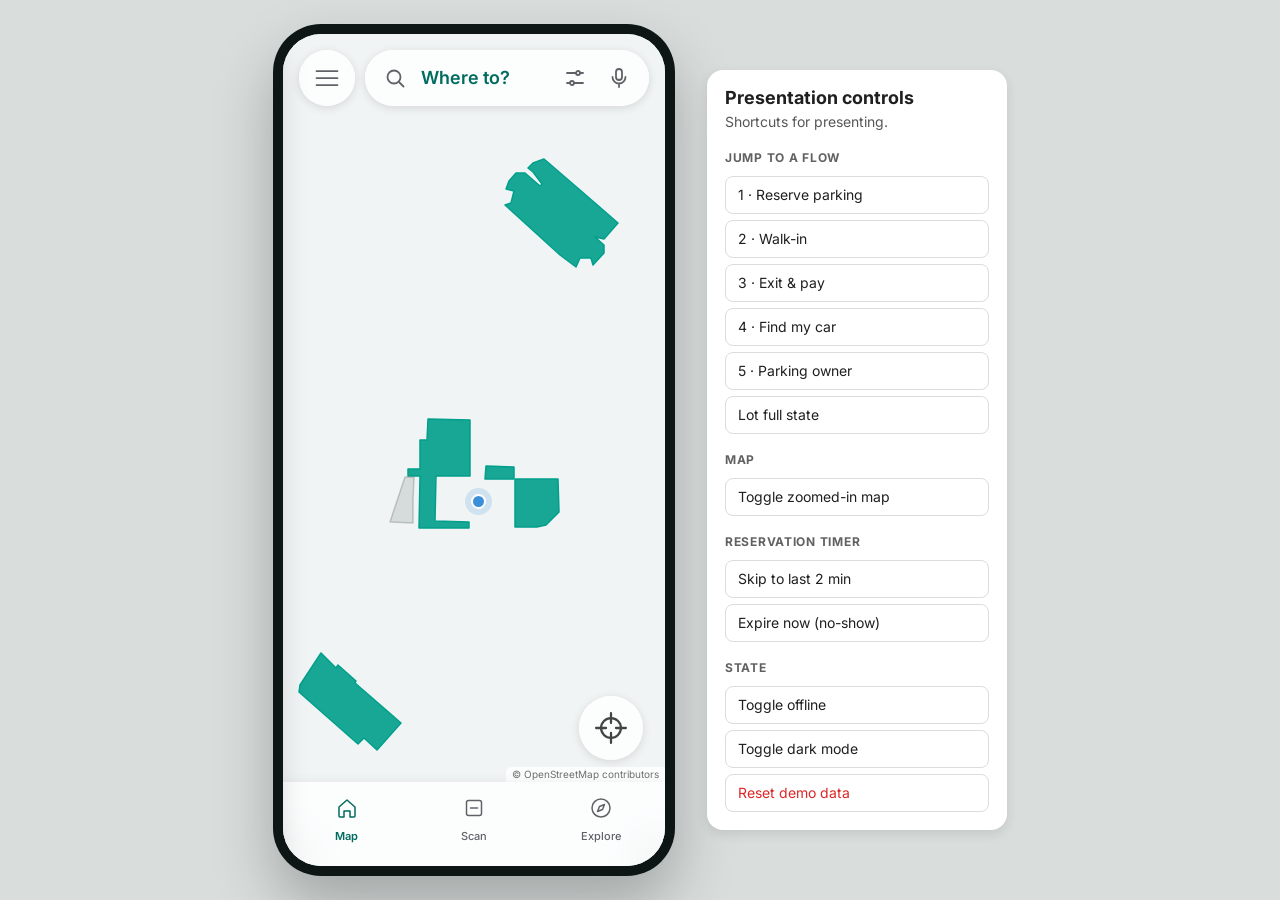
==== commit 3244061f: "moved filters into a search bar button and showed only active filters as removable chips under it" ====
--- a/source/index.html
+++ b/source/index.html
@@ -85,13 +85,16 @@
           <label class="search">
             <svg class="ic"><use href="#i-search"/></svg>
             <input id="searchInput" type="search" placeholder="Where to?" autocomplete="off" aria-label="Search parking">
+            <button class="search-filter" id="searchFilterBtn" data-action="openFilters" aria-label="Filters"><svg class="ic"><use href="#i-sliders"/></svg><span class="badge" id="filterBadge" hidden></span></button>
             <button class="search-mic" data-action="voice" aria-label="Voice search"><svg class="ic"><use href="#i-mic"/></svg></button>
           </label>
         </div>
 
-        <div class="filter-bar" id="filterBar" role="toolbar" aria-label="Filter parking lots"></div>
-
-        <div class="map-banners" id="mapBanners"></div>
+        <!-- under the search bar: active filters, then the reservation / parked banners -->
+        <div class="map-stack">
+          <div class="filter-bar" id="filterBar" role="toolbar" aria-label="Active filters" hidden></div>
+          <div class="map-banners" id="mapBanners"></div>
+        </div>
 
         <div class="search-panel" id="searchPanel" hidden>
           <div id="searchResults"></div>
--- a/source/styles.css
+++ b/source/styles.css
@@ -369,8 +369,18 @@
 .search input::placeholder { color: var(--material-text); opacity: 1; }
 .search input::-webkit-search-cancel-button { display: none; }
 .search-mic { border: 0; background: none; color: var(--icon); width: 44px; height: 44px; flex: none; display: grid; place-items: center; border-radius: 50%; }
-
-.map-banners { position: absolute; top: calc(136px + var(--safe-top)); left: 16px; right: 16px; z-index: 5; display: flex; flex-direction: column; gap: 8px; }
+.search-filter { position: relative; border: 0; background: none; color: var(--icon); width: 44px; height: 44px; flex: none; display: grid; place-items: center; border-radius: 50%; margin-right: -12px; }
+.search-filter.on { color: var(--accent-text); }
+.search-filter .badge {
+  position: absolute; top: 4px; right: 2px; min-width: 18px; height: 18px; padding: 0 5px; border-radius: 999px;
+  background: var(--accent-500); color: #fff; font-size: 0.6875rem; font-weight: 700; line-height: 18px; text-align: center;
+}
+
+/* active filters, then the banners, stacked under the search bar so neither covers the other */
+.map-stack { position: absolute; top: calc(82px + var(--safe-top)); left: 16px; right: 16px; z-index: 5; display: flex; flex-direction: column; gap: 8px; pointer-events: none; }
+.map-stack button { pointer-events: auto; }
+.map-banners { display: flex; flex-direction: column; gap: 8px; }
+.map-banners:empty { display: none; }
 .app:not([data-screen="map"]) .map-banners, .sheet-open .map-banners { display: none; }
 .banner {
   display: flex; align-items: center; justify-content: center; gap: 12px;
@@ -383,13 +393,8 @@
 .banner.warn { background: var(--status-filling); color: #2b1a00; }
 .banner.parked { background: var(--accent-700); }
 
-/* filter chips under the search bar: they scroll sideways, and the map stays draggable between them */
-.filter-bar {
-  position: absolute; top: calc(82px + var(--safe-top)); left: 0; right: 0; z-index: 8;
-  display: flex; gap: 8px; padding: 0 16px 8px; overflow-x: auto; scrollbar-width: none; pointer-events: none;
-}
-.filter-bar::-webkit-scrollbar { display: none; }
-.filter-bar > * { pointer-events: auto; }
+/* active filters under the search bar: each removes itself when tapped; they wrap rather than run off the edge */
+.filter-bar { display: flex; flex-wrap: wrap; gap: 8px; }
 .app:not([data-screen="map"]) .filter-bar, .sheet-open .filter-bar { display: none; }
 .searching .filter-bar { visibility: hidden; }
 .fchip {
@@ -400,6 +405,7 @@
   box-shadow: var(--shadow-fab), inset 0 0 0 .5px var(--material-edge);
 }
 .fchip.on { background: var(--accent-500); color: #fff; }
+.fchip .x { width: 15px; height: 15px; margin: 0 -4px 0 2px; opacity: .85; }
 .fchip:focus-visible { outline: 2px solid var(--accent-500); outline-offset: 2px; }
 .fchip .badge { min-width: 20px; height: 20px; padding: 0 6px; border-radius: 999px; background: var(--accent-500); color: #fff; font-size: 0.75rem; line-height: 20px; text-align: center; }
 /* on a sheet the chips sit on the surface, not the map */
